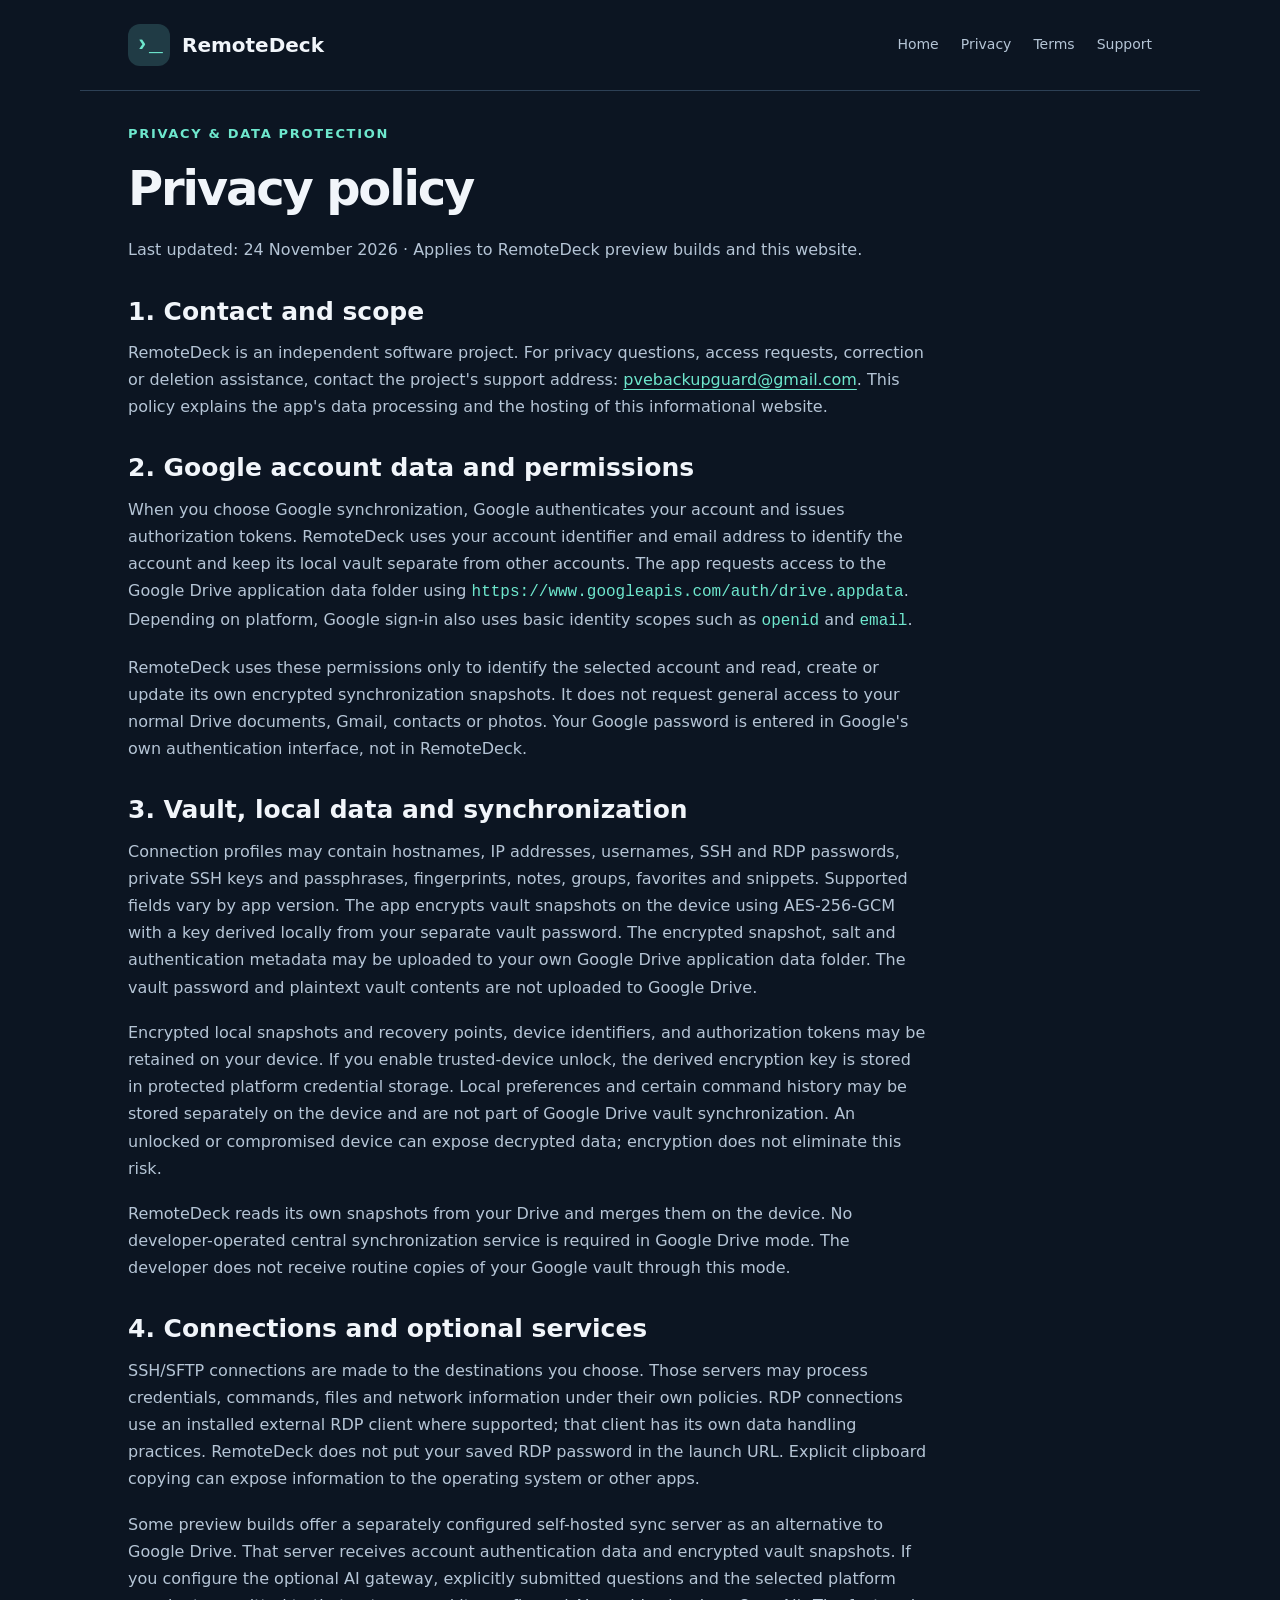
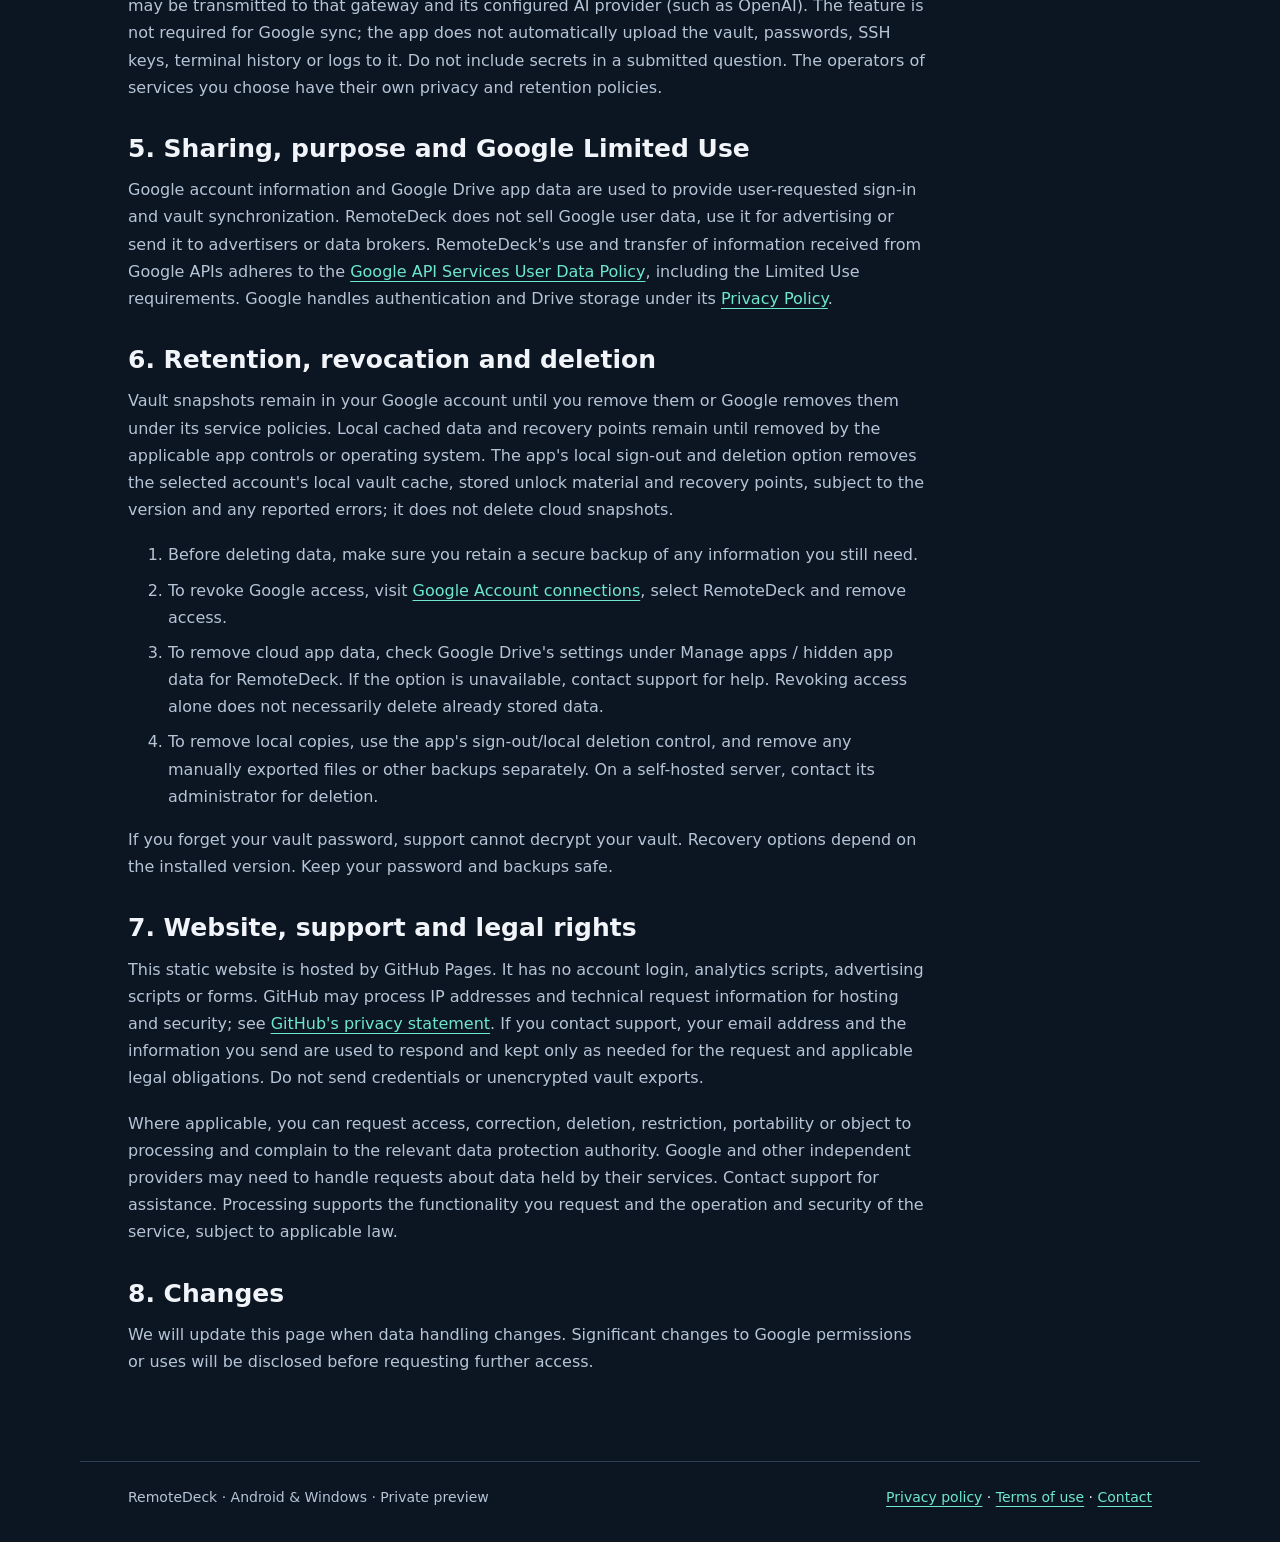
==== privacy.html @ 5c00d6cf "Publish RemoteDeck website with project support contact" ====
<!doctype html>
<html lang="en"><head><meta charset="utf-8"><meta name="viewport" content="width=device-width,initial-scale=1"><meta name="description" content="How RemoteDeck uses Google account information, encrypted Drive storage and local connection data."><title>Privacy policy | RemoteDeck</title><link rel="stylesheet" href="style.css"></head>
<body><a class="skip" href="#main">Skip to content</a><header class="header"><a class="brand" href="./"><span class="mark" aria-hidden="true">›_</span><span>RemoteDeck</span></a><nav aria-label="Main navigation"><a href="./">Home</a><a href="privacy.html">Privacy</a><a href="terms.html">Terms</a><a href="support.html">Support</a></nav></header><main id="main"><article class="document"><p class="eyebrow">Privacy &amp; data protection</p><h1>Privacy policy</h1><p>Last updated: 24 November 2026 · Applies to RemoteDeck preview builds and this website.</p>
<h2>1. Contact and scope</h2><p>RemoteDeck is an independent software project. For privacy questions, access requests, correction or deletion assistance, contact the project's support address: <a href="mailto:pvebackupguard@gmail.com">pvebackupguard@gmail.com</a>. This policy explains the app's data processing and the hosting of this informational website.</p>
<h2>2. Google account data and permissions</h2><p>When you choose Google synchronization, Google authenticates your account and issues authorization tokens. RemoteDeck uses your account identifier and email address to identify the account and keep its local vault separate from other accounts. The app requests access to the Google Drive application data folder using <code>https://www.googleapis.com/auth/drive.appdata</code>. Depending on platform, Google sign-in also uses basic identity scopes such as <code>openid</code> and <code>email</code>.</p><p>RemoteDeck uses these permissions only to identify the selected account and read, create or update its own encrypted synchronization snapshots. It does not request general access to your normal Drive documents, Gmail, contacts or photos. Your Google password is entered in Google's own authentication interface, not in RemoteDeck.</p>
<h2>3. Vault, local data and synchronization</h2><p>Connection profiles may contain hostnames, IP addresses, usernames, SSH and RDP passwords, private SSH keys and passphrases, fingerprints, notes, groups, favorites and snippets. Supported fields vary by app version. The app encrypts vault snapshots on the device using AES-256-GCM with a key derived locally from your separate vault password. The encrypted snapshot, salt and authentication metadata may be uploaded to your own Google Drive application data folder. The vault password and plaintext vault contents are not uploaded to Google Drive.</p><p>Encrypted local snapshots and recovery points, device identifiers, and authorization tokens may be retained on your device. If you enable trusted-device unlock, the derived encryption key is stored in protected platform credential storage. Local preferences and certain command history may be stored separately on the device and are not part of Google Drive vault synchronization. An unlocked or compromised device can expose decrypted data; encryption does not eliminate this risk.</p><p>RemoteDeck reads its own snapshots from your Drive and merges them on the device. No developer-operated central synchronization service is required in Google Drive mode. The developer does not receive routine copies of your Google vault through this mode.</p>
<h2>4. Connections and optional services</h2><p>SSH/SFTP connections are made to the destinations you choose. Those servers may process credentials, commands, files and network information under their own policies. RDP connections use an installed external RDP client where supported; that client has its own data handling practices. RemoteDeck does not put your saved RDP password in the launch URL. Explicit clipboard copying can expose information to the operating system or other apps.</p><p>Some preview builds offer a separately configured self-hosted sync server as an alternative to Google Drive. That server receives account authentication data and encrypted vault snapshots. If you configure the optional AI gateway, explicitly submitted questions and the selected platform may be transmitted to that gateway and its configured AI provider (such as OpenAI). The feature is not required for Google sync; the app does not automatically upload the vault, passwords, SSH keys, terminal history or logs to it. Do not include secrets in a submitted question. The operators of services you choose have their own privacy and retention policies.</p>
<h2>5. Sharing, purpose and Google Limited Use</h2><p>Google account information and Google Drive app data are used to provide user-requested sign-in and vault synchronization. RemoteDeck does not sell Google user data, use it for advertising or send it to advertisers or data brokers. RemoteDeck's use and transfer of information received from Google APIs adheres to the <a href="https://developers.google.com/terms/api-services-user-data-policy">Google API Services User Data Policy</a>, including the Limited Use requirements. Google handles authentication and Drive storage under its <a href="https://policies.google.com/privacy">Privacy Policy</a>.</p>
<h2>6. Retention, revocation and deletion</h2><p>Vault snapshots remain in your Google account until you remove them or Google removes them under its service policies. Local cached data and recovery points remain until removed by the applicable app controls or operating system. The app's local sign-out and deletion option removes the selected account's local vault cache, stored unlock material and recovery points, subject to the version and any reported errors; it does not delete cloud snapshots.</p><ol><li>Before deleting data, make sure you retain a secure backup of any information you still need.</li><li>To revoke Google access, visit <a href="https://myaccount.google.com/connections">Google Account connections</a>, select RemoteDeck and remove access.</li><li>To remove cloud app data, check Google Drive's settings under Manage apps / hidden app data for RemoteDeck. If the option is unavailable, contact support for help. Revoking access alone does not necessarily delete already stored data.</li><li>To remove local copies, use the app's sign-out/local deletion control, and remove any manually exported files or other backups separately. On a self-hosted server, contact its administrator for deletion.</li></ol><p>If you forget your vault password, support cannot decrypt your vault. Recovery options depend on the installed version. Keep your password and backups safe.</p>
<h2>7. Website, support and legal rights</h2><p>This static website is hosted by GitHub Pages. It has no account login, analytics scripts, advertising scripts or forms. GitHub may process IP addresses and technical request information for hosting and security; see <a href="https://docs.github.com/en/site-policy/privacy-policies/github-general-privacy-statement">GitHub's privacy statement</a>. If you contact support, your email address and the information you send are used to respond and kept only as needed for the request and applicable legal obligations. Do not send credentials or unencrypted vault exports.</p><p>Where applicable, you can request access, correction, deletion, restriction, portability or object to processing and complain to the relevant data protection authority. Google and other independent providers may need to handle requests about data held by their services. Contact support for assistance. Processing supports the functionality you request and the operation and security of the service, subject to applicable law.</p>
<h2>8. Changes</h2><p>We will update this page when data handling changes. Significant changes to Google permissions or uses will be disclosed before requesting further access.</p></article></main><footer><p>RemoteDeck · Android &amp; Windows · Private preview</p><div><a href="privacy.html">Privacy policy</a> · <a href="terms.html">Terms of use</a> · <a href="support.html">Contact</a></div></footer></body></html>
---- style.css ----
:root{color-scheme:dark;--bg:#0c1522;--panel:#142235;--ink:#f1f5fa;--muted:#b5c5d6;--accent:#6ee7cd;--line:#2d4055;font:16px/1.7 system-ui,-apple-system,BlinkMacSystemFont,"Segoe UI",sans-serif}*{box-sizing:border-box}body{margin:0;background:var(--bg);color:var(--ink)}a{color:var(--accent);text-underline-offset:4px}a:focus-visible{outline:3px solid var(--accent);outline-offset:5px}.header,main,footer{max-width:1120px;margin:auto;padding:24px clamp(18px,5vw,48px)}.header{display:flex;align-items:center;justify-content:space-between;gap:22px;border-bottom:1px solid var(--line)}.brand{display:flex;gap:12px;align-items:center;font-size:20px;font-weight:750;text-decoration:none;color:var(--ink)}.mark{display:grid;place-items:center;width:42px;height:42px;border-radius:12px;background:#203b45;color:var(--accent);font:700 23px/1 monospace}.header nav{display:flex;flex-wrap:wrap;gap:10px 22px}.header nav a{font-size:14px;text-decoration:none;color:var(--muted)}.header nav a:hover{text-decoration:underline;color:var(--ink)}.hero{padding:clamp(40px,8vw,96px) 0 36px;display:grid;grid-template-columns:1.2fr .8fr;align-items:center;gap:36px}.eyebrow{color:var(--accent);font-size:13px;letter-spacing:.13em;text-transform:uppercase;font-weight:750}h1{font-size:clamp(38px,6vw,68px);line-height:1.07;letter-spacing:-.045em;margin:16px 0 22px}h2{font-size:25px;line-height:1.25;margin:32px 0 12px}h3{font-size:18px;margin:4px 0 8px}p{margin:8px 0 18px;color:var(--muted)}.lead{font-size:19px;max-width:620px}.button{display:inline-block;padding:12px 19px;border-radius:9px;background:var(--accent);color:#0b2929;font-weight:750;text-decoration:none}.secondary{display:inline-block;margin-left:14px}.panel,.feature{background:var(--panel);border:1px solid var(--line);border-radius:16px;padding:22px}.panel{box-shadow:0 16px 45px #0003}.terminal{font:14px/1.75 ui-monospace,SFMono-Regular,Consolas,monospace;white-space:pre-wrap;color:var(--accent)}.status{font-size:13px;color:var(--muted);border-top:1px solid var(--line);padding-top:12px}.grid{display:grid;grid-template-columns:repeat(auto-fit,minmax(230px,1fr));gap:16px;margin:18px 0 42px}.feature p{margin-bottom:0}.document{max-width:800px;padding-bottom:44px}.document h1{font-size:clamp(36px,5vw,48px)}.document li{margin:8px 0;color:var(--muted)}.notice{padding:18px 22px;border-left:3px solid var(--accent);background:var(--panel);border-radius:5px}.notice p{margin:0}.label{font-size:13px;color:var(--accent);font-weight:700}footer{border-top:1px solid var(--line);font-size:14px;padding-bottom:36px;display:flex;justify-content:space-between;align-items:center;flex-wrap:wrap;gap:12px}footer p{margin:0}.skip{position:absolute;left:-1000px}.skip:focus{left:16px;top:16px;background:var(--bg);padding:12px;z-index:10}code{overflow-wrap:anywhere;color:var(--accent)}@media(max-width:720px){.header{align-items:flex-start;flex-direction:column}.hero{grid-template-columns:1fr}.secondary{display:block;margin:14px 0 0}.grid{grid-template-columns:1fr}.panel{box-shadow:none}}
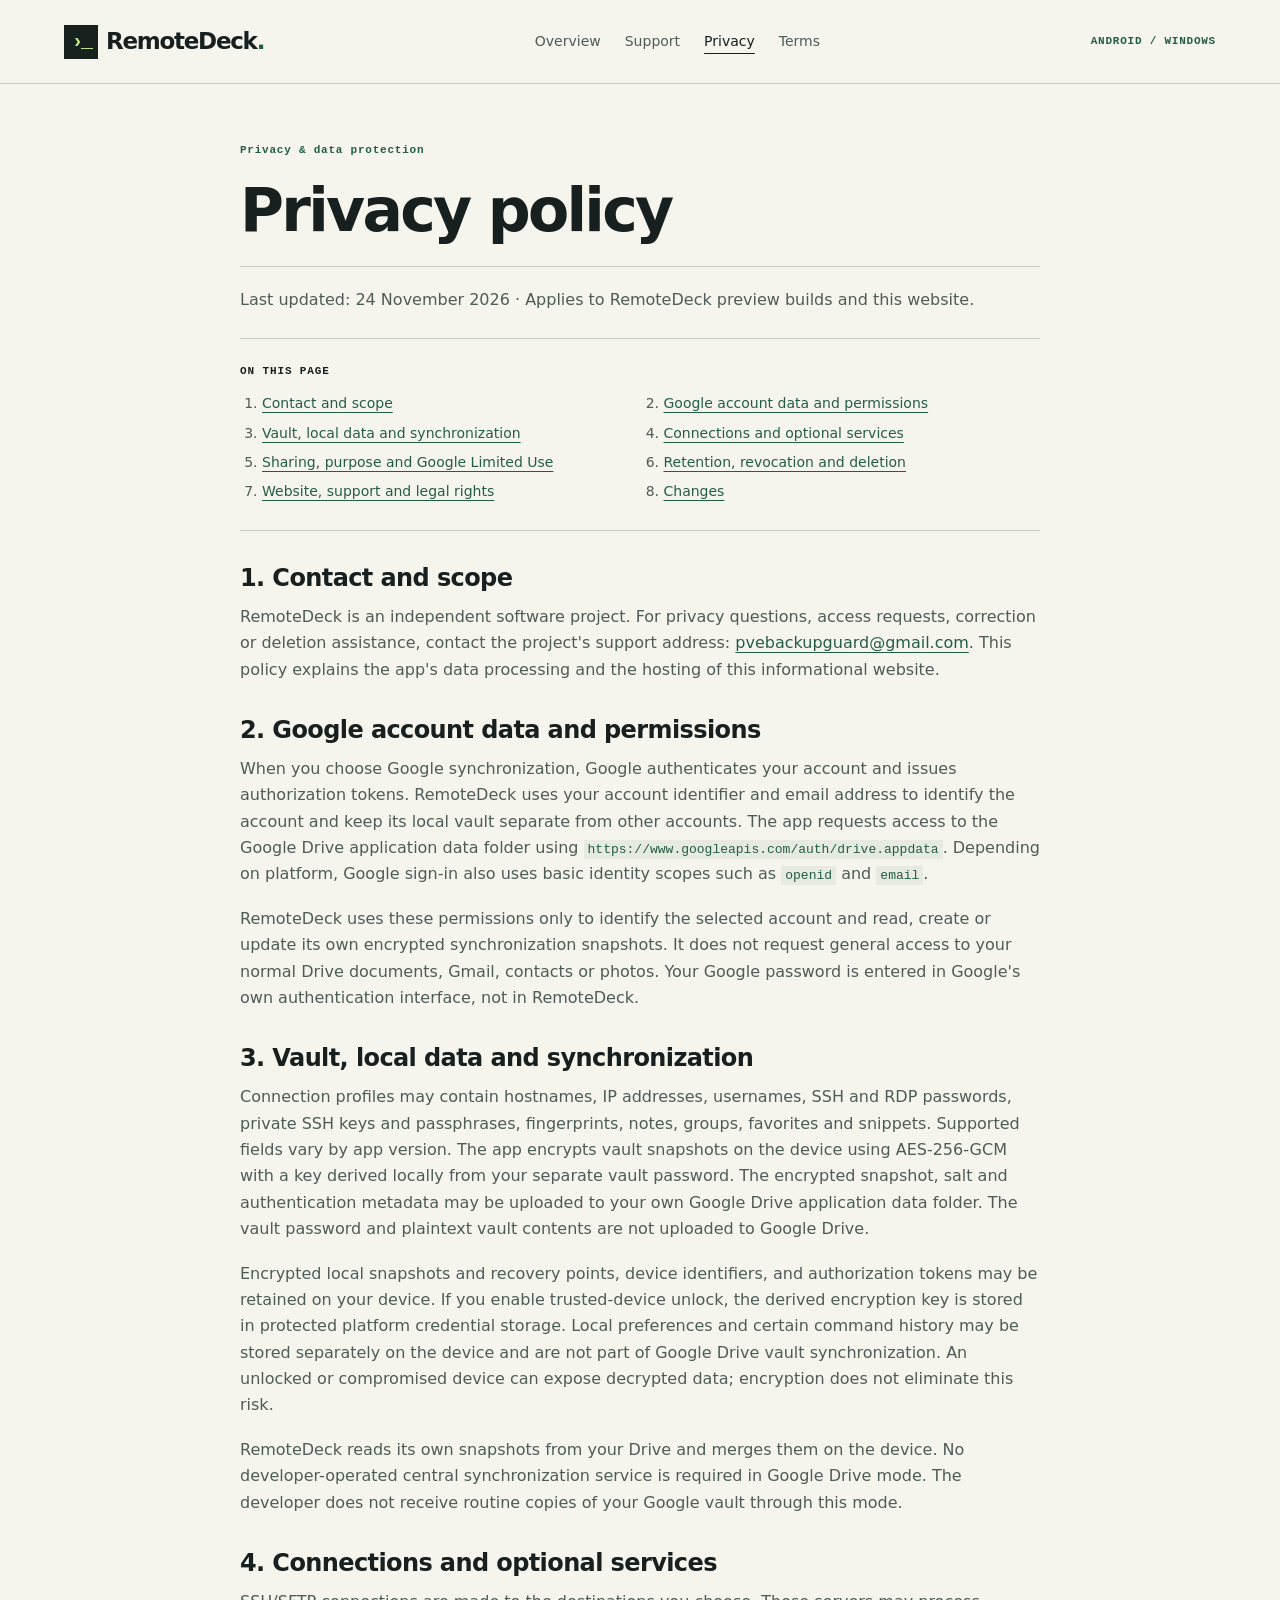
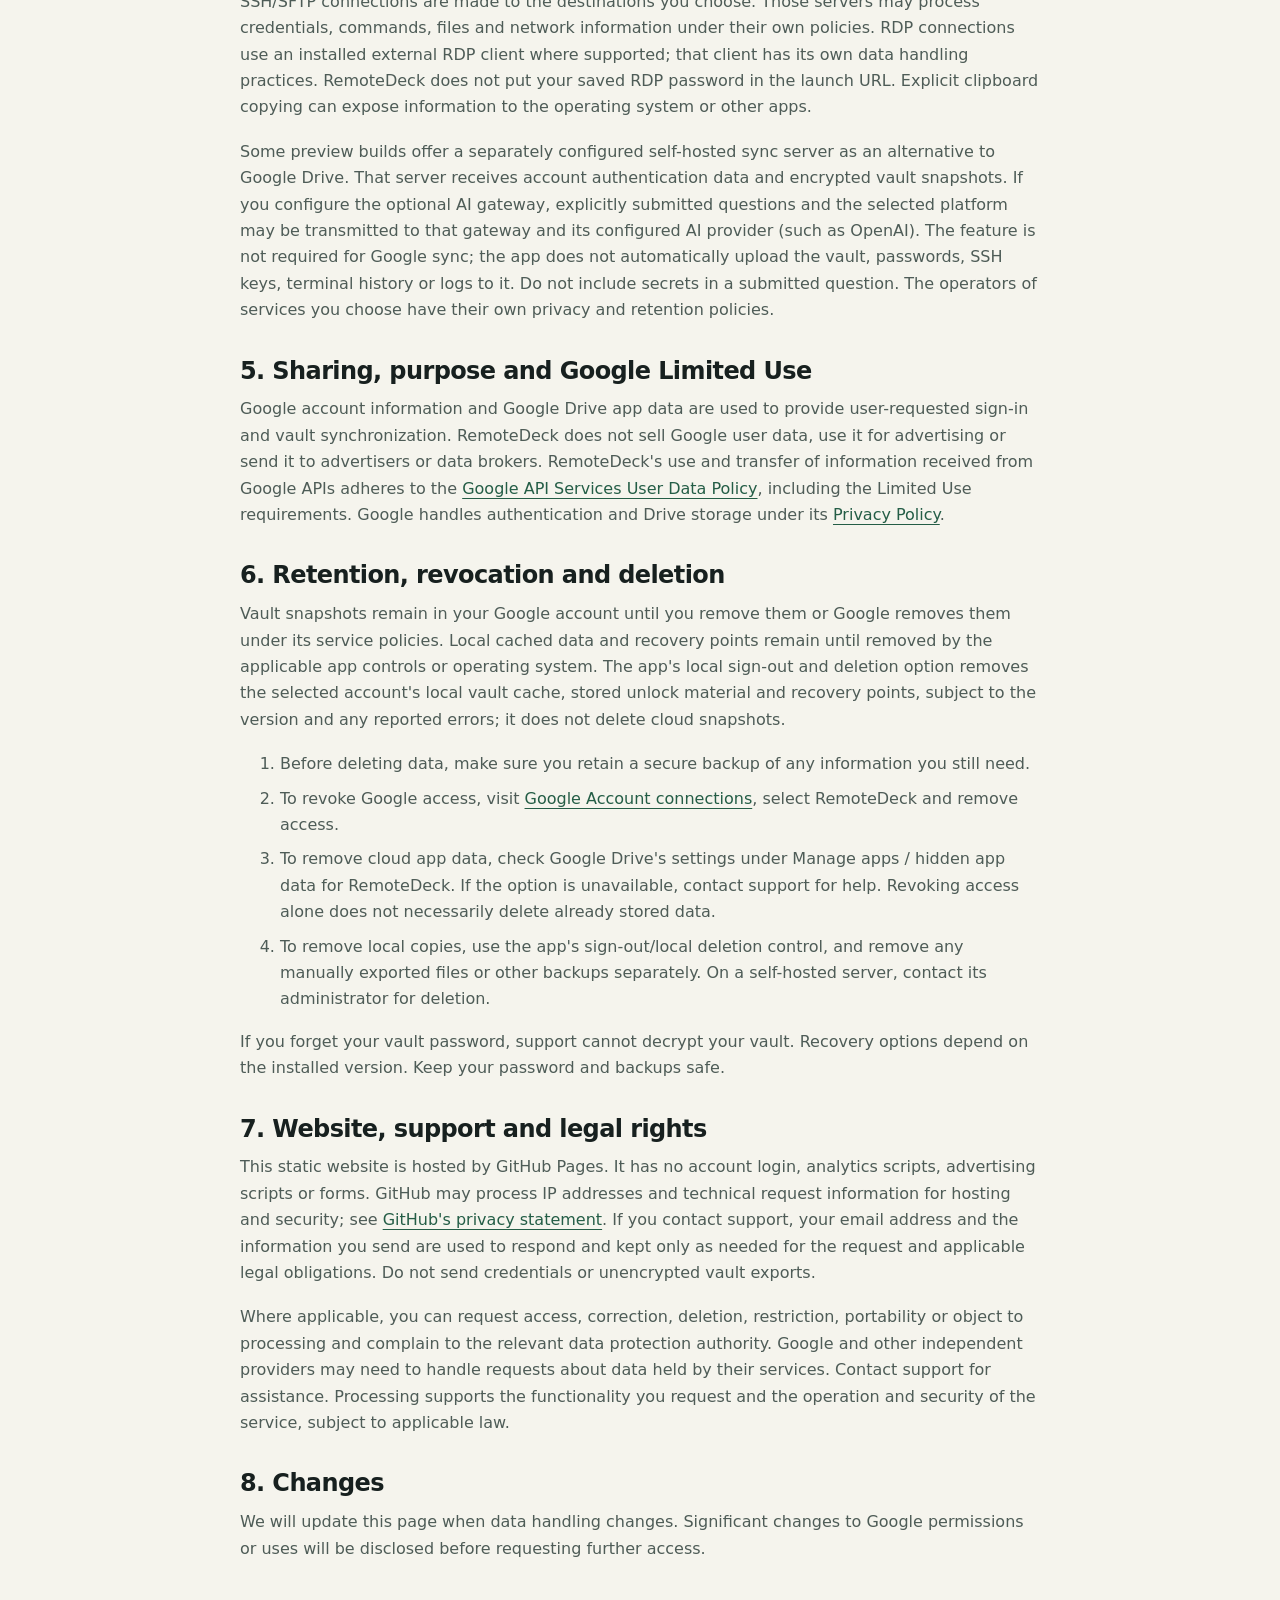
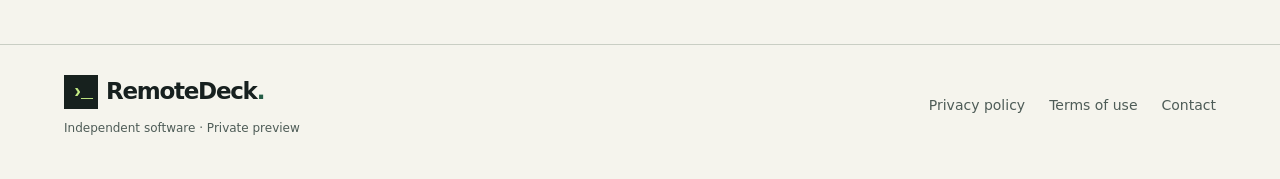
==== commit faf6598c: "Refresh RemoteDeck product website and add Search Console verification" ====
--- a/privacy.html
+++ b/privacy.html
@@ -1,11 +1,11 @@
 <!doctype html>
-<html lang="en"><head><meta charset="utf-8"><meta name="viewport" content="width=device-width,initial-scale=1"><meta name="description" content="How RemoteDeck uses Google account information, encrypted Drive storage and local connection data."><title>Privacy policy | RemoteDeck</title><link rel="stylesheet" href="style.css"></head>
-<body><a class="skip" href="#main">Skip to content</a><header class="header"><a class="brand" href="./"><span class="mark" aria-hidden="true">›_</span><span>RemoteDeck</span></a><nav aria-label="Main navigation"><a href="./">Home</a><a href="privacy.html">Privacy</a><a href="terms.html">Terms</a><a href="support.html">Support</a></nav></header><main id="main"><article class="document"><p class="eyebrow">Privacy &amp; data protection</p><h1>Privacy policy</h1><p>Last updated: 24 November 2026 · Applies to RemoteDeck preview builds and this website.</p>
-<h2>1. Contact and scope</h2><p>RemoteDeck is an independent software project. For privacy questions, access requests, correction or deletion assistance, contact the project's support address: <a href="mailto:pvebackupguard@gmail.com">pvebackupguard@gmail.com</a>. This policy explains the app's data processing and the hosting of this informational website.</p>
-<h2>2. Google account data and permissions</h2><p>When you choose Google synchronization, Google authenticates your account and issues authorization tokens. RemoteDeck uses your account identifier and email address to identify the account and keep its local vault separate from other accounts. The app requests access to the Google Drive application data folder using <code>https://www.googleapis.com/auth/drive.appdata</code>. Depending on platform, Google sign-in also uses basic identity scopes such as <code>openid</code> and <code>email</code>.</p><p>RemoteDeck uses these permissions only to identify the selected account and read, create or update its own encrypted synchronization snapshots. It does not request general access to your normal Drive documents, Gmail, contacts or photos. Your Google password is entered in Google's own authentication interface, not in RemoteDeck.</p>
-<h2>3. Vault, local data and synchronization</h2><p>Connection profiles may contain hostnames, IP addresses, usernames, SSH and RDP passwords, private SSH keys and passphrases, fingerprints, notes, groups, favorites and snippets. Supported fields vary by app version. The app encrypts vault snapshots on the device using AES-256-GCM with a key derived locally from your separate vault password. The encrypted snapshot, salt and authentication metadata may be uploaded to your own Google Drive application data folder. The vault password and plaintext vault contents are not uploaded to Google Drive.</p><p>Encrypted local snapshots and recovery points, device identifiers, and authorization tokens may be retained on your device. If you enable trusted-device unlock, the derived encryption key is stored in protected platform credential storage. Local preferences and certain command history may be stored separately on the device and are not part of Google Drive vault synchronization. An unlocked or compromised device can expose decrypted data; encryption does not eliminate this risk.</p><p>RemoteDeck reads its own snapshots from your Drive and merges them on the device. No developer-operated central synchronization service is required in Google Drive mode. The developer does not receive routine copies of your Google vault through this mode.</p>
-<h2>4. Connections and optional services</h2><p>SSH/SFTP connections are made to the destinations you choose. Those servers may process credentials, commands, files and network information under their own policies. RDP connections use an installed external RDP client where supported; that client has its own data handling practices. RemoteDeck does not put your saved RDP password in the launch URL. Explicit clipboard copying can expose information to the operating system or other apps.</p><p>Some preview builds offer a separately configured self-hosted sync server as an alternative to Google Drive. That server receives account authentication data and encrypted vault snapshots. If you configure the optional AI gateway, explicitly submitted questions and the selected platform may be transmitted to that gateway and its configured AI provider (such as OpenAI). The feature is not required for Google sync; the app does not automatically upload the vault, passwords, SSH keys, terminal history or logs to it. Do not include secrets in a submitted question. The operators of services you choose have their own privacy and retention policies.</p>
-<h2>5. Sharing, purpose and Google Limited Use</h2><p>Google account information and Google Drive app data are used to provide user-requested sign-in and vault synchronization. RemoteDeck does not sell Google user data, use it for advertising or send it to advertisers or data brokers. RemoteDeck's use and transfer of information received from Google APIs adheres to the <a href="https://developers.google.com/terms/api-services-user-data-policy">Google API Services User Data Policy</a>, including the Limited Use requirements. Google handles authentication and Drive storage under its <a href="https://policies.google.com/privacy">Privacy Policy</a>.</p>
-<h2>6. Retention, revocation and deletion</h2><p>Vault snapshots remain in your Google account until you remove them or Google removes them under its service policies. Local cached data and recovery points remain until removed by the applicable app controls or operating system. The app's local sign-out and deletion option removes the selected account's local vault cache, stored unlock material and recovery points, subject to the version and any reported errors; it does not delete cloud snapshots.</p><ol><li>Before deleting data, make sure you retain a secure backup of any information you still need.</li><li>To revoke Google access, visit <a href="https://myaccount.google.com/connections">Google Account connections</a>, select RemoteDeck and remove access.</li><li>To remove cloud app data, check Google Drive's settings under Manage apps / hidden app data for RemoteDeck. If the option is unavailable, contact support for help. Revoking access alone does not necessarily delete already stored data.</li><li>To remove local copies, use the app's sign-out/local deletion control, and remove any manually exported files or other backups separately. On a self-hosted server, contact its administrator for deletion.</li></ol><p>If you forget your vault password, support cannot decrypt your vault. Recovery options depend on the installed version. Keep your password and backups safe.</p>
-<h2>7. Website, support and legal rights</h2><p>This static website is hosted by GitHub Pages. It has no account login, analytics scripts, advertising scripts or forms. GitHub may process IP addresses and technical request information for hosting and security; see <a href="https://docs.github.com/en/site-policy/privacy-policies/github-general-privacy-statement">GitHub's privacy statement</a>. If you contact support, your email address and the information you send are used to respond and kept only as needed for the request and applicable legal obligations. Do not send credentials or unencrypted vault exports.</p><p>Where applicable, you can request access, correction, deletion, restriction, portability or object to processing and complain to the relevant data protection authority. Google and other independent providers may need to handle requests about data held by their services. Contact support for assistance. Processing supports the functionality you request and the operation and security of the service, subject to applicable law.</p>
-<h2>8. Changes</h2><p>We will update this page when data handling changes. Significant changes to Google permissions or uses will be disclosed before requesting further access.</p></article></main><footer><p>RemoteDeck · Android &amp; Windows · Private preview</p><div><a href="privacy.html">Privacy policy</a> · <a href="terms.html">Terms of use</a> · <a href="support.html">Contact</a></div></footer></body></html>+<html lang="en"><head><meta charset="utf-8"><meta name="viewport" content="width=device-width,initial-scale=1"><meta name="description" content="How RemoteDeck uses Google account information, encrypted Drive storage and local connection data."><title>Privacy policy | RemoteDeck</title><link rel="icon" href="icon.svg" type="image/svg+xml"><link rel="stylesheet" href="style.css"></head>
+<body><a class="skip" href="#main">Skip to content</a><header class="header"><a class="brand" href="./" aria-label="RemoteDeck home"><span class="mark" aria-hidden="true">›_</span>RemoteDeck<span class="brand-dot">.</span></a><nav aria-label="Main navigation"><a href="./">Overview</a><a href="support.html">Support</a><a href="privacy.html" aria-current="page">Privacy</a><a href="terms.html">Terms</a></nav><span class="edition">ANDROID / WINDOWS</span></header><main id="main"><article class="document"><p class="eyebrow">Privacy &amp; data protection</p><h1>Privacy policy</h1><p>Last updated: 24 November 2026 · Applies to RemoteDeck preview builds and this website.</p>
+<nav class="toc" aria-label="On this page"><strong>On this page</strong><ol><li><a href="#section-1">Contact and scope</a></li><li><a href="#section-2">Google account data and permissions</a></li><li><a href="#section-3">Vault, local data and synchronization</a></li><li><a href="#section-4">Connections and optional services</a></li><li><a href="#section-5">Sharing, purpose and Google Limited Use</a></li><li><a href="#section-6">Retention, revocation and deletion</a></li><li><a href="#section-7">Website, support and legal rights</a></li><li><a href="#section-8">Changes</a></li></ol></nav><h2 id="section-1">1. Contact and scope</h2><p>RemoteDeck is an independent software project. For privacy questions, access requests, correction or deletion assistance, contact the project's support address: <a href="mailto:pvebackupguard@gmail.com">pvebackupguard@gmail.com</a>. This policy explains the app's data processing and the hosting of this informational website.</p>
+<h2 id="section-2">2. Google account data and permissions</h2><p>When you choose Google synchronization, Google authenticates your account and issues authorization tokens. RemoteDeck uses your account identifier and email address to identify the account and keep its local vault separate from other accounts. The app requests access to the Google Drive application data folder using <code>https://www.googleapis.com/auth/drive.appdata</code>. Depending on platform, Google sign-in also uses basic identity scopes such as <code>openid</code> and <code>email</code>.</p><p>RemoteDeck uses these permissions only to identify the selected account and read, create or update its own encrypted synchronization snapshots. It does not request general access to your normal Drive documents, Gmail, contacts or photos. Your Google password is entered in Google's own authentication interface, not in RemoteDeck.</p>
+<h2 id="section-3">3. Vault, local data and synchronization</h2><p>Connection profiles may contain hostnames, IP addresses, usernames, SSH and RDP passwords, private SSH keys and passphrases, fingerprints, notes, groups, favorites and snippets. Supported fields vary by app version. The app encrypts vault snapshots on the device using AES-256-GCM with a key derived locally from your separate vault password. The encrypted snapshot, salt and authentication metadata may be uploaded to your own Google Drive application data folder. The vault password and plaintext vault contents are not uploaded to Google Drive.</p><p>Encrypted local snapshots and recovery points, device identifiers, and authorization tokens may be retained on your device. If you enable trusted-device unlock, the derived encryption key is stored in protected platform credential storage. Local preferences and certain command history may be stored separately on the device and are not part of Google Drive vault synchronization. An unlocked or compromised device can expose decrypted data; encryption does not eliminate this risk.</p><p>RemoteDeck reads its own snapshots from your Drive and merges them on the device. No developer-operated central synchronization service is required in Google Drive mode. The developer does not receive routine copies of your Google vault through this mode.</p>
+<h2 id="section-4">4. Connections and optional services</h2><p>SSH/SFTP connections are made to the destinations you choose. Those servers may process credentials, commands, files and network information under their own policies. RDP connections use an installed external RDP client where supported; that client has its own data handling practices. RemoteDeck does not put your saved RDP password in the launch URL. Explicit clipboard copying can expose information to the operating system or other apps.</p><p>Some preview builds offer a separately configured self-hosted sync server as an alternative to Google Drive. That server receives account authentication data and encrypted vault snapshots. If you configure the optional AI gateway, explicitly submitted questions and the selected platform may be transmitted to that gateway and its configured AI provider (such as OpenAI). The feature is not required for Google sync; the app does not automatically upload the vault, passwords, SSH keys, terminal history or logs to it. Do not include secrets in a submitted question. The operators of services you choose have their own privacy and retention policies.</p>
+<h2 id="section-5">5. Sharing, purpose and Google Limited Use</h2><p>Google account information and Google Drive app data are used to provide user-requested sign-in and vault synchronization. RemoteDeck does not sell Google user data, use it for advertising or send it to advertisers or data brokers. RemoteDeck's use and transfer of information received from Google APIs adheres to the <a href="https://developers.google.com/terms/api-services-user-data-policy">Google API Services User Data Policy</a>, including the Limited Use requirements. Google handles authentication and Drive storage under its <a href="https://policies.google.com/privacy">Privacy Policy</a>.</p>
+<h2 id="section-6">6. Retention, revocation and deletion</h2><p>Vault snapshots remain in your Google account until you remove them or Google removes them under its service policies. Local cached data and recovery points remain until removed by the applicable app controls or operating system. The app's local sign-out and deletion option removes the selected account's local vault cache, stored unlock material and recovery points, subject to the version and any reported errors; it does not delete cloud snapshots.</p><ol><li>Before deleting data, make sure you retain a secure backup of any information you still need.</li><li>To revoke Google access, visit <a href="https://myaccount.google.com/connections">Google Account connections</a>, select RemoteDeck and remove access.</li><li>To remove cloud app data, check Google Drive's settings under Manage apps / hidden app data for RemoteDeck. If the option is unavailable, contact support for help. Revoking access alone does not necessarily delete already stored data.</li><li>To remove local copies, use the app's sign-out/local deletion control, and remove any manually exported files or other backups separately. On a self-hosted server, contact its administrator for deletion.</li></ol><p>If you forget your vault password, support cannot decrypt your vault. Recovery options depend on the installed version. Keep your password and backups safe.</p>
+<h2 id="section-7">7. Website, support and legal rights</h2><p>This static website is hosted by GitHub Pages. It has no account login, analytics scripts, advertising scripts or forms. GitHub may process IP addresses and technical request information for hosting and security; see <a href="https://docs.github.com/en/site-policy/privacy-policies/github-general-privacy-statement">GitHub's privacy statement</a>. If you contact support, your email address and the information you send are used to respond and kept only as needed for the request and applicable legal obligations. Do not send credentials or unencrypted vault exports.</p><p>Where applicable, you can request access, correction, deletion, restriction, portability or object to processing and complain to the relevant data protection authority. Google and other independent providers may need to handle requests about data held by their services. Contact support for assistance. Processing supports the functionality you request and the operation and security of the service, subject to applicable law.</p>
+<h2 id="section-8">8. Changes</h2><p>We will update this page when data handling changes. Significant changes to Google permissions or uses will be disclosed before requesting further access.</p></article></main><footer><div><a class="brand" href="./"><span class="mark" aria-hidden="true">›_</span>RemoteDeck<span class="brand-dot">.</span></a><p>Independent software · Private preview</p></div><nav aria-label="Legal navigation"><a href="privacy.html">Privacy policy</a><a href="terms.html">Terms of use</a><a href="support.html">Contact</a></nav></footer></body></html>
--- a/style.css
+++ b/style.css
@@ -1 +1 @@
-:root{color-scheme:dark;--bg:#0c1522;--panel:#142235;--ink:#f1f5fa;--muted:#b5c5d6;--accent:#6ee7cd;--line:#2d4055;font:16px/1.7 system-ui,-apple-system,BlinkMacSystemFont,"Segoe UI",sans-serif}*{box-sizing:border-box}body{margin:0;background:var(--bg);color:var(--ink)}a{color:var(--accent);text-underline-offset:4px}a:focus-visible{outline:3px solid var(--accent);outline-offset:5px}.header,main,footer{max-width:1120px;margin:auto;padding:24px clamp(18px,5vw,48px)}.header{display:flex;align-items:center;justify-content:space-between;gap:22px;border-bottom:1px solid var(--line)}.brand{display:flex;gap:12px;align-items:center;font-size:20px;font-weight:750;text-decoration:none;color:var(--ink)}.mark{display:grid;place-items:center;width:42px;height:42px;border-radius:12px;background:#203b45;color:var(--accent);font:700 23px/1 monospace}.header nav{display:flex;flex-wrap:wrap;gap:10px 22px}.header nav a{font-size:14px;text-decoration:none;color:var(--muted)}.header nav a:hover{text-decoration:underline;color:var(--ink)}.hero{padding:clamp(40px,8vw,96px) 0 36px;display:grid;grid-template-columns:1.2fr .8fr;align-items:center;gap:36px}.eyebrow{color:var(--accent);font-size:13px;letter-spacing:.13em;text-transform:uppercase;font-weight:750}h1{font-size:clamp(38px,6vw,68px);line-height:1.07;letter-spacing:-.045em;margin:16px 0 22px}h2{font-size:25px;line-height:1.25;margin:32px 0 12px}h3{font-size:18px;margin:4px 0 8px}p{margin:8px 0 18px;color:var(--muted)}.lead{font-size:19px;max-width:620px}.button{display:inline-block;padding:12px 19px;border-radius:9px;background:var(--accent);color:#0b2929;font-weight:750;text-decoration:none}.secondary{display:inline-block;margin-left:14px}.panel,.feature{background:var(--panel);border:1px solid var(--line);border-radius:16px;padding:22px}.panel{box-shadow:0 16px 45px #0003}.terminal{font:14px/1.75 ui-monospace,SFMono-Regular,Consolas,monospace;white-space:pre-wrap;color:var(--accent)}.status{font-size:13px;color:var(--muted);border-top:1px solid var(--line);padding-top:12px}.grid{display:grid;grid-template-columns:repeat(auto-fit,minmax(230px,1fr));gap:16px;margin:18px 0 42px}.feature p{margin-bottom:0}.document{max-width:800px;padding-bottom:44px}.document h1{font-size:clamp(36px,5vw,48px)}.document li{margin:8px 0;color:var(--muted)}.notice{padding:18px 22px;border-left:3px solid var(--accent);background:var(--panel);border-radius:5px}.notice p{margin:0}.label{font-size:13px;color:var(--accent);font-weight:700}footer{border-top:1px solid var(--line);font-size:14px;padding-bottom:36px;display:flex;justify-content:space-between;align-items:center;flex-wrap:wrap;gap:12px}footer p{margin:0}.skip{position:absolute;left:-1000px}.skip:focus{left:16px;top:16px;background:var(--bg);padding:12px;z-index:10}code{overflow-wrap:anywhere;color:var(--accent)}@media(max-width:720px){.header{align-items:flex-start;flex-direction:column}.hero{grid-template-columns:1fr}.secondary{display:block;margin:14px 0 0}.grid{grid-template-columns:1fr}.panel{box-shadow:none}}+:root{color-scheme:light;--paper:#f5f4ed;--ink:#17201f;--muted:#4e5c57;--line:#c9cec4;--accent:#245d46;--dark:#17211e;--lime:#c5ed85;--mono:ui-monospace,SFMono-Regular,Consolas,"Liberation Mono",monospace;font:16px/1.65 system-ui,-apple-system,BlinkMacSystemFont,"Segoe UI",sans-serif}*{box-sizing:border-box}html{scroll-behavior:smooth}body{margin:0;color:var(--ink);background:var(--paper)}a{color:var(--accent);text-underline-offset:4px}a:focus-visible{outline:2px solid #34744f;outline-offset:5px}.header,main,footer{max-width:1280px;margin:auto;padding-inline:clamp(20px,5vw,68px)}.header{min-height:84px;display:flex;align-items:center;justify-content:space-between;gap:24px;border-bottom:1px solid var(--line)}.brand{display:inline-flex;align-items:center;gap:8px;font-size:23px;font-weight:780;letter-spacing:-.055em;color:var(--ink);text-decoration:none;white-space:nowrap}.mark{display:grid;place-items:center;width:34px;height:34px;background:var(--dark);color:var(--lime);font:700 20px/1 var(--mono);letter-spacing:-.12em}.brand-dot{color:var(--accent);margin-left:-8px}.header nav,footer nav{display:flex;flex-wrap:wrap;gap:12px 24px}.header nav a,footer nav a{font-size:14px;color:var(--muted);text-decoration:none}.header nav a[aria-current=page]{color:var(--ink);text-decoration:underline;text-underline-offset:7px}.header nav a:hover,footer nav a:hover{text-decoration:underline}.edition,.eyebrow,.index,.ui-label{font:600 11px/1.5 var(--mono);letter-spacing:.07em;color:var(--accent)}.edition{white-space:nowrap}.hero{padding:76px 0 54px;display:grid;grid-template-columns:1fr 1.08fr;align-items:center;gap:40px}.eyebrow{display:flex;align-items:center;gap:10px;margin:0 0 18px}.signal{width:7px;height:7px;display:inline-block;background:currentColor;border-radius:50%;flex:none}.rule{width:25px;border-top:1px solid currentColor}h1,h2,h3{line-height:1.12;letter-spacing:-.045em;margin:0 0 20px}h1{font-size:clamp(42px,5.25vw,76px);font-weight:770}h1 em{font-style:normal;color:var(--accent)}h2{font-size:clamp(30px,3.8vw,48px);font-weight:740}h3{font-size:23px;letter-spacing:-.025em;margin-bottom:8px}p{color:var(--muted);margin:0 0 18px}.lead{font-size:18px;max-width:46ch}.actions{display:flex;align-items:center;gap:20px;flex-wrap:wrap;margin-top:28px}.button{display:inline-flex;align-items:center;justify-content:space-between;gap:22px;background:var(--dark);color:#fff;padding:13px 19px;font-weight:650;font-size:14px;text-decoration:none;border:1px solid var(--dark)}.button:hover{background:#315447}.secondary{font-size:14px;font-weight:650}.workspace{margin:0;background:#1a2420;color:#e2e8de;border:1px solid #33433a;box-shadow:10px 12px 0 #d9ded3;min-width:0;font:11px/1.5 var(--mono)}.windowbar,.windowfoot{display:flex;justify-content:space-between;align-items:center;gap:10px;padding:10px 12px;border-bottom:1px solid #3b4940;color:#b9c9b9;font-size:10px}.window-dots{letter-spacing:1px;color:#85968a}.workspace-body{display:grid;grid-template-columns:34px 145px minmax(0,1fr);min-height:255px}.rail{background:#121c17;display:flex;align-items:center;flex-direction:column;gap:17px;padding:13px 0;font-size:16px;color:#8f9e92}.rail-active{color:var(--lime)}.hosts{border-right:1px solid #3b4940;padding:13px 8px;min-width:0}.ui-label{font-size:9px;color:#b3c2b2;margin:0 0 12px}.host{display:flex;align-items:center;gap:7px;padding:9px 5px;border-bottom:1px solid #34433a;overflow-wrap:anywhere;font-size:10px}.host.selected{background:#334c37;border-left:2px solid var(--lime)}.host small{display:block;color:#aab8a8;font-size:9px}.protocol{font-size:9px;color:var(--lime)}.console{background:#101a15;min-width:0}.tab{padding:9px 10px;border-bottom:1px solid #3b4940;display:flex;align-items:center;gap:7px;color:var(--lime)}.tab span:last-child{margin-left:auto}.console pre{margin:0;padding:15px 11px;white-space:pre-wrap;overflow-wrap:anywhere;font:10px/1.75 var(--mono);color:#e2e8de}.prompt,.cursor{color:var(--lime)}.windowfoot{border-top:1px solid #3b4940;border-bottom:0;color:var(--lime)}figcaption{padding:9px 12px;color:#d1dcd0;background:#27352c;font-size:9px}.spec-strip{display:grid;grid-template-columns:repeat(4,1fr);border-block:1px solid var(--line);margin:0 0 64px}.spec-strip span{padding:16px 10px;font:12px var(--mono);color:var(--accent);border-right:1px solid var(--line)}.spec-strip span:last-child{border:0}.spec-strip b{font:650 13px system-ui;color:var(--ink);margin-left:8px}.editorial{display:grid;grid-template-columns:.75fr 1.25fr;gap:60px;margin-bottom:65px}.section-intro p:last-child{max-width:27ch}.feature-list{border-top:1px solid var(--line)}.feature-list section{display:grid;grid-template-columns:35px 1fr 30px;gap:14px;padding:23px 0;border-bottom:1px solid var(--line)}.feature-list p{margin:0;max-width:60ch}.index{padding-top:5px}.feature-code{font:24px var(--mono);color:var(--accent);text-align:right}.security{background:var(--dark);color:#f5f4ed;padding:clamp(26px,5vw,60px);display:grid;grid-template-columns:1fr 1fr;gap:45px}.security p{color:#c3d2c3}.security .eyebrow,.security a{color:var(--lime)}.architecture{display:grid;gap:0}.architecture>div{border:1px solid #657363;padding:14px 18px}.architecture span,.architecture small{display:block;font:11px/1.5 var(--mono);color:#c3d2c3}.architecture strong{display:block;font-size:19px;margin:5px 0}.architecture .transfer{font:11px/1.5 var(--mono);text-align:center;margin:8px 0;color:var(--lime)}.preview{display:flex;align-items:center;justify-content:space-between;gap:35px;padding:64px 0}.preview p{max-width:65ch}.preview h2{font-size:clamp(26px,3vw,40px)}.preview .button{flex-shrink:0}footer{display:flex;align-items:center;justify-content:space-between;gap:25px;flex-wrap:wrap;padding-block:28px 40px;border-top:1px solid var(--line)}footer p{font-size:12px;margin:8px 0 0}.document{max-width:800px;margin:0 auto;padding:58px 0 64px}.document h1{font-size:clamp(38px,5vw,60px);padding-bottom:22px;border-bottom:1px solid var(--line)}.document h2{font-size:24px;letter-spacing:-.025em;margin:34px 0 12px;scroll-margin-top:20px}.document li{color:var(--muted);margin:8px 0}.document code{font:13px/1.6 var(--mono);color:var(--accent);overflow-wrap:anywhere;background:#e6eadf;padding:2px 4px}.notice{border-left:3px solid var(--accent);background:#e8ece2;padding:18px 22px;margin:20px 0}.notice p{margin:0}.toc{border-block:1px solid var(--line);margin:25px 0;padding:17px 0}.toc strong{font:600 11px var(--mono);text-transform:uppercase;letter-spacing:.08em}.toc ol{display:grid;grid-template-columns:1fr 1fr;gap:6px 25px;padding-left:22px;margin:10px 0}.toc li{font-size:14px;margin:0}.skip{position:absolute;left:-1000px}.skip:focus{left:16px;top:16px;padding:12px;background:var(--paper);z-index:10}@media(max-width:1000px){.edition{display:none}.hero{gap:26px}.workspace-body{grid-template-columns:28px 110px minmax(0,1fr)}}@media(max-width:760px){.header{align-items:flex-start;flex-direction:column;gap:14px;padding-block:19px}.hero,.editorial,.security{grid-template-columns:1fr;gap:26px}.hero{padding:40px 0 35px}.spec-strip{grid-template-columns:1fr 1fr;margin-bottom:40px}.spec-strip span{border-bottom:1px solid var(--line)}.spec-strip span:nth-child(2){border-right:0}.spec-strip span:nth-child(n+3){border-bottom:0}.editorial{margin-bottom:40px}.preview{align-items:flex-start;flex-direction:column;padding:38px 0}.document{padding:38px 0}.toc ol{grid-template-columns:1fr}.workspace{box-shadow:5px 6px 0 #d9ded3}}@media(max-width:370px){.workspace-body{grid-template-columns:0 91px minmax(0,1fr)}.rail{display:none}.host{gap:3px}.windowbar{font-size:8px}.windowfoot{font-size:8px}}@media(prefers-reduced-motion:reduce){html{scroll-behavior:auto}}
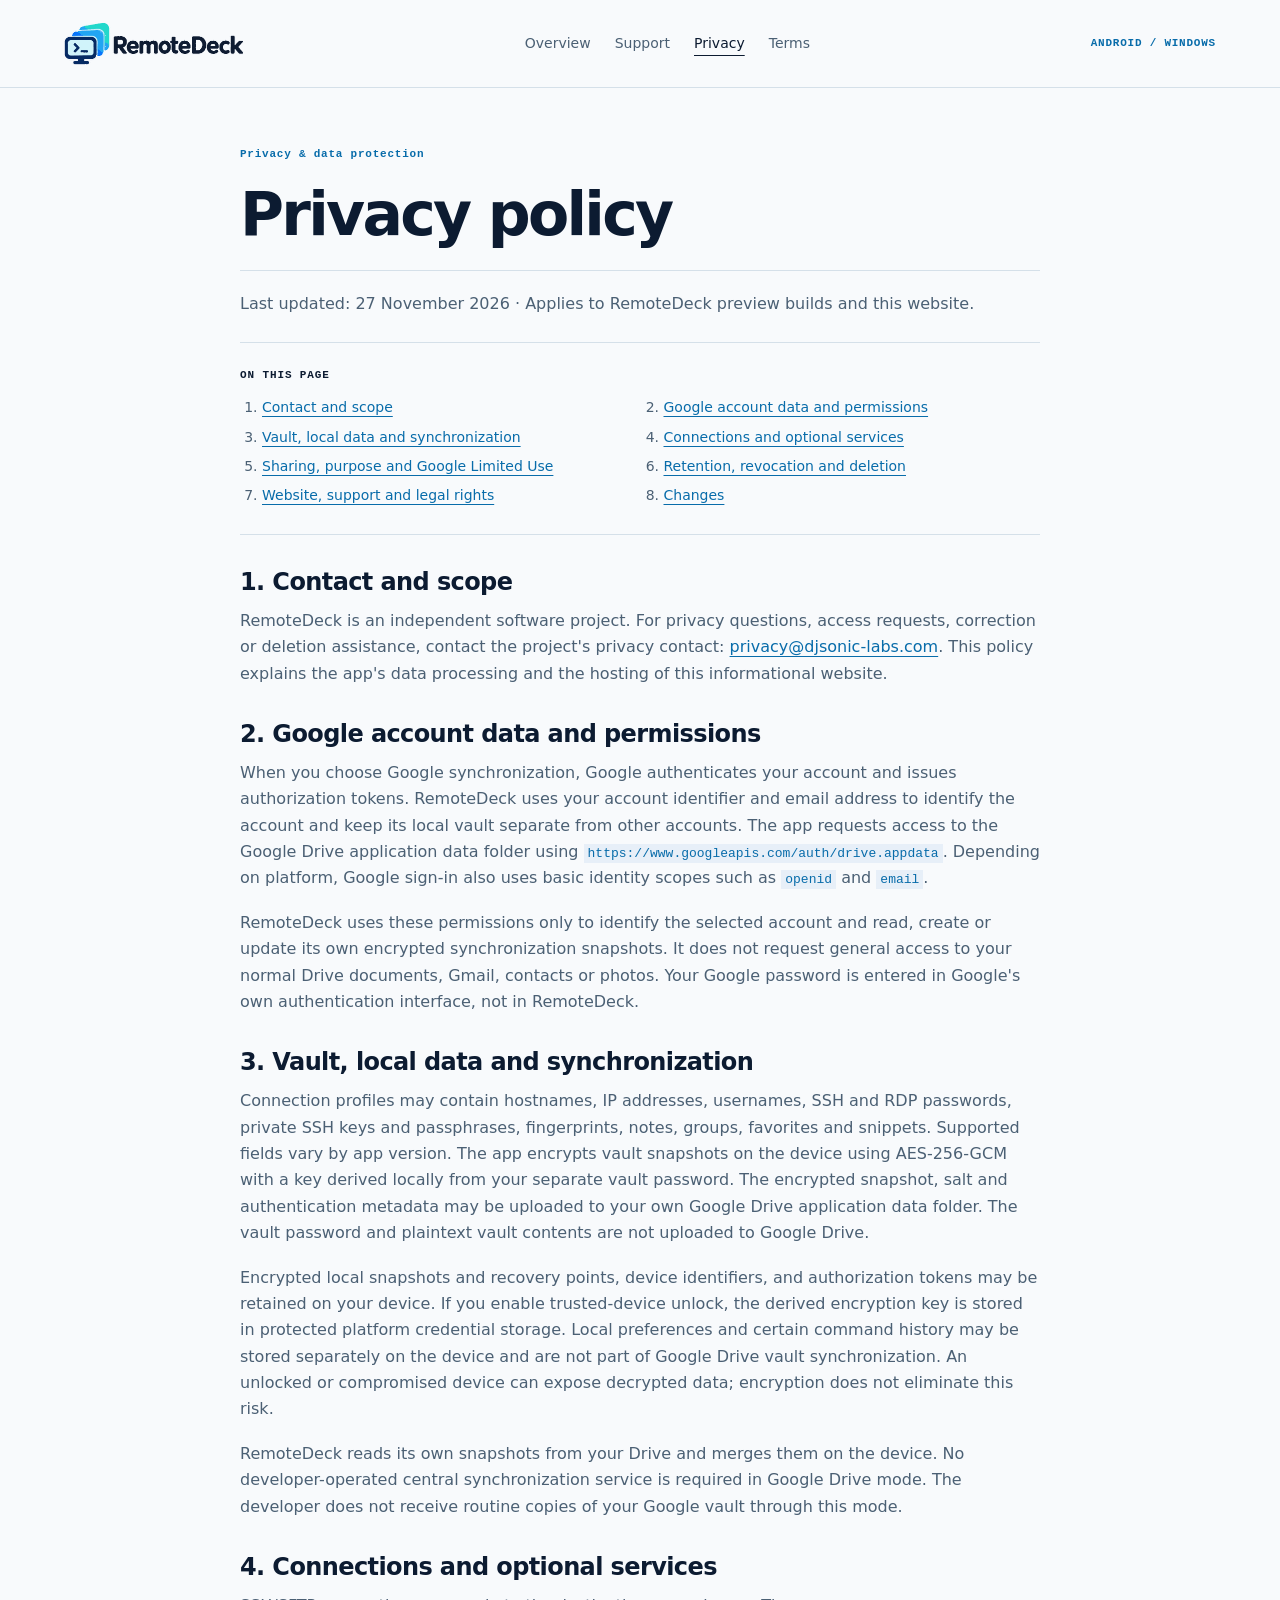
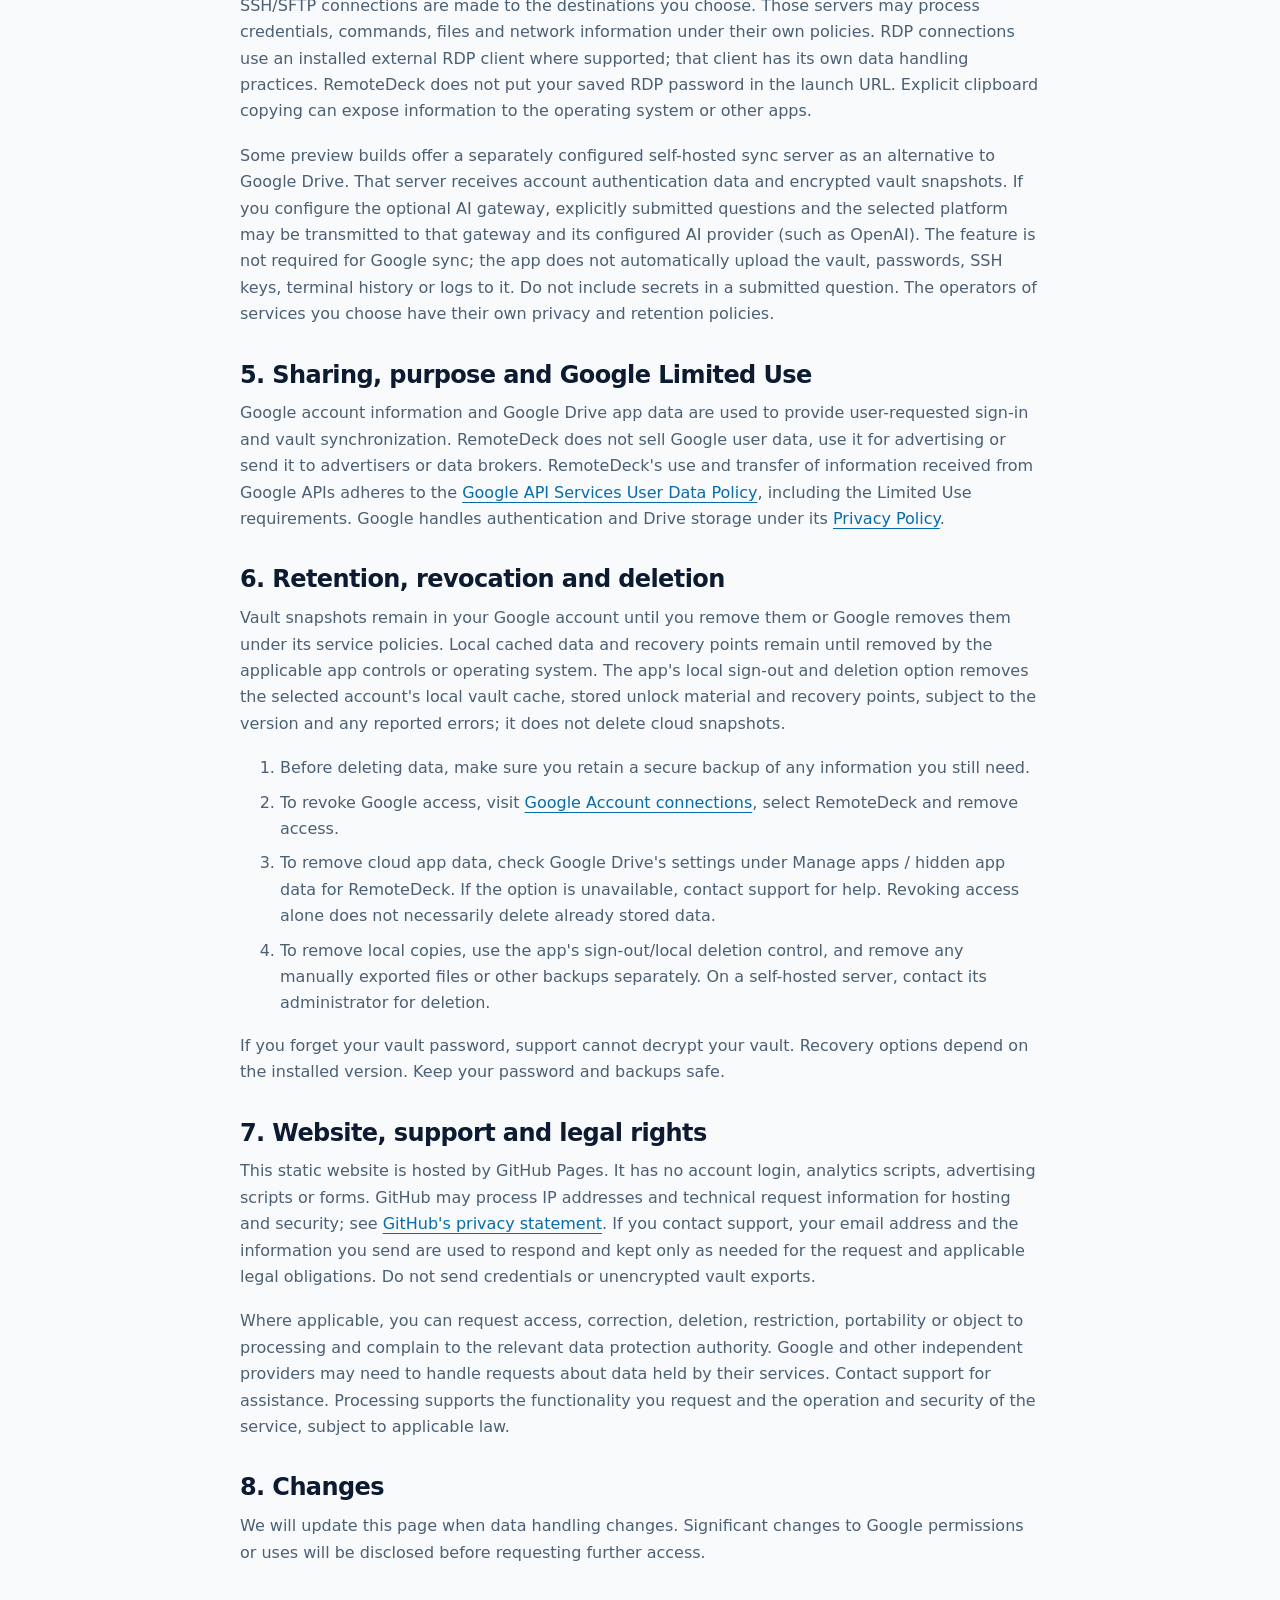
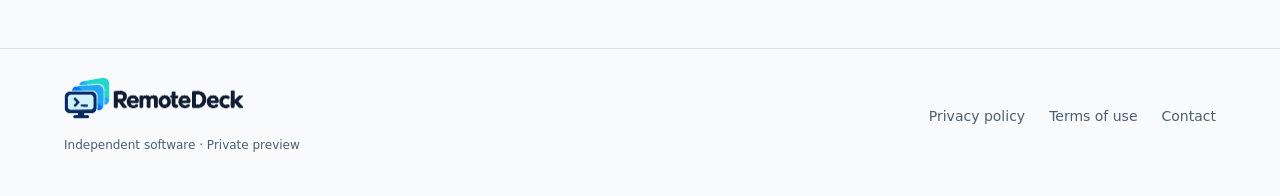
==== commit 1157fdff: "Apply approved RemoteDeck logo and blue-cyan identity across public website" ====
--- a/privacy.html
+++ b/privacy.html
@@ -1,11 +1,11 @@
 <!doctype html>
-<html lang="en"><head><meta charset="utf-8"><meta name="viewport" content="width=device-width,initial-scale=1"><meta name="description" content="How RemoteDeck uses Google account information, encrypted Drive storage and local connection data."><title>Privacy policy | RemoteDeck</title><link rel="icon" href="icon.svg" type="image/svg+xml"><link rel="stylesheet" href="style.css"></head>
-<body><a class="skip" href="#main">Skip to content</a><header class="header"><a class="brand" href="./" aria-label="RemoteDeck home"><span class="mark" aria-hidden="true">›_</span>RemoteDeck<span class="brand-dot">.</span></a><nav aria-label="Main navigation"><a href="./">Overview</a><a href="support.html">Support</a><a href="privacy.html" aria-current="page">Privacy</a><a href="terms.html">Terms</a></nav><span class="edition">ANDROID / WINDOWS</span></header><main id="main"><article class="document"><p class="eyebrow">Privacy &amp; data protection</p><h1>Privacy policy</h1><p>Last updated: 24 November 2026 · Applies to RemoteDeck preview builds and this website.</p>
-<nav class="toc" aria-label="On this page"><strong>On this page</strong><ol><li><a href="#section-1">Contact and scope</a></li><li><a href="#section-2">Google account data and permissions</a></li><li><a href="#section-3">Vault, local data and synchronization</a></li><li><a href="#section-4">Connections and optional services</a></li><li><a href="#section-5">Sharing, purpose and Google Limited Use</a></li><li><a href="#section-6">Retention, revocation and deletion</a></li><li><a href="#section-7">Website, support and legal rights</a></li><li><a href="#section-8">Changes</a></li></ol></nav><h2 id="section-1">1. Contact and scope</h2><p>RemoteDeck is an independent software project. For privacy questions, access requests, correction or deletion assistance, contact the project's support address: <a href="mailto:pvebackupguard@gmail.com">pvebackupguard@gmail.com</a>. This policy explains the app's data processing and the hosting of this informational website.</p>
+<html lang="en"><head><meta charset="utf-8"><meta name="viewport" content="width=device-width,initial-scale=1"><meta name="description" content="How RemoteDeck uses Google account information, encrypted Drive storage and local connection data."><title>Privacy policy | RemoteDeck</title><link rel="icon" href="remotedeck-icon.png" type="image/png"><meta name="theme-color" content="#0d2441"><link rel="stylesheet" href="style.css"></head>
+<body><a class="skip" href="#main">Skip to content</a><header class="header"><a class="brand" href="./" aria-label="RemoteDeck home"><img class="brand-wordmark" src="remotedeck-logo.png" width="360" height="85" alt="RemoteDeck"></a><nav aria-label="Main navigation"><a href="./">Overview</a><a href="support.html">Support</a><a href="privacy.html" aria-current="page">Privacy</a><a href="terms.html">Terms</a></nav><span class="edition">ANDROID / WINDOWS</span></header><main id="main"><article class="document"><p class="eyebrow">Privacy &amp; data protection</p><h1>Privacy policy</h1><p>Last updated: 27 November 2026 · Applies to RemoteDeck preview builds and this website.</p>
+<nav class="toc" aria-label="On this page"><strong>On this page</strong><ol><li><a href="#section-1">Contact and scope</a></li><li><a href="#section-2">Google account data and permissions</a></li><li><a href="#section-3">Vault, local data and synchronization</a></li><li><a href="#section-4">Connections and optional services</a></li><li><a href="#section-5">Sharing, purpose and Google Limited Use</a></li><li><a href="#section-6">Retention, revocation and deletion</a></li><li><a href="#section-7">Website, support and legal rights</a></li><li><a href="#section-8">Changes</a></li></ol></nav><h2 id="section-1">1. Contact and scope</h2><p>RemoteDeck is an independent software project. For privacy questions, access requests, correction or deletion assistance, contact the project's privacy contact: <a href="mailto:privacy@djsonic-labs.com">privacy@djsonic-labs.com</a>. This policy explains the app's data processing and the hosting of this informational website.</p>
 <h2 id="section-2">2. Google account data and permissions</h2><p>When you choose Google synchronization, Google authenticates your account and issues authorization tokens. RemoteDeck uses your account identifier and email address to identify the account and keep its local vault separate from other accounts. The app requests access to the Google Drive application data folder using <code>https://www.googleapis.com/auth/drive.appdata</code>. Depending on platform, Google sign-in also uses basic identity scopes such as <code>openid</code> and <code>email</code>.</p><p>RemoteDeck uses these permissions only to identify the selected account and read, create or update its own encrypted synchronization snapshots. It does not request general access to your normal Drive documents, Gmail, contacts or photos. Your Google password is entered in Google's own authentication interface, not in RemoteDeck.</p>
 <h2 id="section-3">3. Vault, local data and synchronization</h2><p>Connection profiles may contain hostnames, IP addresses, usernames, SSH and RDP passwords, private SSH keys and passphrases, fingerprints, notes, groups, favorites and snippets. Supported fields vary by app version. The app encrypts vault snapshots on the device using AES-256-GCM with a key derived locally from your separate vault password. The encrypted snapshot, salt and authentication metadata may be uploaded to your own Google Drive application data folder. The vault password and plaintext vault contents are not uploaded to Google Drive.</p><p>Encrypted local snapshots and recovery points, device identifiers, and authorization tokens may be retained on your device. If you enable trusted-device unlock, the derived encryption key is stored in protected platform credential storage. Local preferences and certain command history may be stored separately on the device and are not part of Google Drive vault synchronization. An unlocked or compromised device can expose decrypted data; encryption does not eliminate this risk.</p><p>RemoteDeck reads its own snapshots from your Drive and merges them on the device. No developer-operated central synchronization service is required in Google Drive mode. The developer does not receive routine copies of your Google vault through this mode.</p>
 <h2 id="section-4">4. Connections and optional services</h2><p>SSH/SFTP connections are made to the destinations you choose. Those servers may process credentials, commands, files and network information under their own policies. RDP connections use an installed external RDP client where supported; that client has its own data handling practices. RemoteDeck does not put your saved RDP password in the launch URL. Explicit clipboard copying can expose information to the operating system or other apps.</p><p>Some preview builds offer a separately configured self-hosted sync server as an alternative to Google Drive. That server receives account authentication data and encrypted vault snapshots. If you configure the optional AI gateway, explicitly submitted questions and the selected platform may be transmitted to that gateway and its configured AI provider (such as OpenAI). The feature is not required for Google sync; the app does not automatically upload the vault, passwords, SSH keys, terminal history or logs to it. Do not include secrets in a submitted question. The operators of services you choose have their own privacy and retention policies.</p>
 <h2 id="section-5">5. Sharing, purpose and Google Limited Use</h2><p>Google account information and Google Drive app data are used to provide user-requested sign-in and vault synchronization. RemoteDeck does not sell Google user data, use it for advertising or send it to advertisers or data brokers. RemoteDeck's use and transfer of information received from Google APIs adheres to the <a href="https://developers.google.com/terms/api-services-user-data-policy">Google API Services User Data Policy</a>, including the Limited Use requirements. Google handles authentication and Drive storage under its <a href="https://policies.google.com/privacy">Privacy Policy</a>.</p>
 <h2 id="section-6">6. Retention, revocation and deletion</h2><p>Vault snapshots remain in your Google account until you remove them or Google removes them under its service policies. Local cached data and recovery points remain until removed by the applicable app controls or operating system. The app's local sign-out and deletion option removes the selected account's local vault cache, stored unlock material and recovery points, subject to the version and any reported errors; it does not delete cloud snapshots.</p><ol><li>Before deleting data, make sure you retain a secure backup of any information you still need.</li><li>To revoke Google access, visit <a href="https://myaccount.google.com/connections">Google Account connections</a>, select RemoteDeck and remove access.</li><li>To remove cloud app data, check Google Drive's settings under Manage apps / hidden app data for RemoteDeck. If the option is unavailable, contact support for help. Revoking access alone does not necessarily delete already stored data.</li><li>To remove local copies, use the app's sign-out/local deletion control, and remove any manually exported files or other backups separately. On a self-hosted server, contact its administrator for deletion.</li></ol><p>If you forget your vault password, support cannot decrypt your vault. Recovery options depend on the installed version. Keep your password and backups safe.</p>
 <h2 id="section-7">7. Website, support and legal rights</h2><p>This static website is hosted by GitHub Pages. It has no account login, analytics scripts, advertising scripts or forms. GitHub may process IP addresses and technical request information for hosting and security; see <a href="https://docs.github.com/en/site-policy/privacy-policies/github-general-privacy-statement">GitHub's privacy statement</a>. If you contact support, your email address and the information you send are used to respond and kept only as needed for the request and applicable legal obligations. Do not send credentials or unencrypted vault exports.</p><p>Where applicable, you can request access, correction, deletion, restriction, portability or object to processing and complain to the relevant data protection authority. Google and other independent providers may need to handle requests about data held by their services. Contact support for assistance. Processing supports the functionality you request and the operation and security of the service, subject to applicable law.</p>
-<h2 id="section-8">8. Changes</h2><p>We will update this page when data handling changes. Significant changes to Google permissions or uses will be disclosed before requesting further access.</p></article></main><footer><div><a class="brand" href="./"><span class="mark" aria-hidden="true">›_</span>RemoteDeck<span class="brand-dot">.</span></a><p>Independent software · Private preview</p></div><nav aria-label="Legal navigation"><a href="privacy.html">Privacy policy</a><a href="terms.html">Terms of use</a><a href="support.html">Contact</a></nav></footer></body></html>+<h2 id="section-8">8. Changes</h2><p>We will update this page when data handling changes. Significant changes to Google permissions or uses will be disclosed before requesting further access.</p></article></main><footer><div><a class="brand" href="./"><img class="brand-wordmark" src="remotedeck-logo.png" width="360" height="85" alt="RemoteDeck"></a><p>Independent software · Private preview</p></div><nav aria-label="Legal navigation"><a href="privacy.html">Privacy policy</a><a href="terms.html">Terms of use</a><a href="support.html">Contact</a></nav></footer></body></html>
--- a/style.css
+++ b/style.css
@@ -1 +1,13 @@
-:root{color-scheme:light;--paper:#f5f4ed;--ink:#17201f;--muted:#4e5c57;--line:#c9cec4;--accent:#245d46;--dark:#17211e;--lime:#c5ed85;--mono:ui-monospace,SFMono-Regular,Consolas,"Liberation Mono",monospace;font:16px/1.65 system-ui,-apple-system,BlinkMacSystemFont,"Segoe UI",sans-serif}*{box-sizing:border-box}html{scroll-behavior:smooth}body{margin:0;color:var(--ink);background:var(--paper)}a{color:var(--accent);text-underline-offset:4px}a:focus-visible{outline:2px solid #34744f;outline-offset:5px}.header,main,footer{max-width:1280px;margin:auto;padding-inline:clamp(20px,5vw,68px)}.header{min-height:84px;display:flex;align-items:center;justify-content:space-between;gap:24px;border-bottom:1px solid var(--line)}.brand{display:inline-flex;align-items:center;gap:8px;font-size:23px;font-weight:780;letter-spacing:-.055em;color:var(--ink);text-decoration:none;white-space:nowrap}.mark{display:grid;place-items:center;width:34px;height:34px;background:var(--dark);color:var(--lime);font:700 20px/1 var(--mono);letter-spacing:-.12em}.brand-dot{color:var(--accent);margin-left:-8px}.header nav,footer nav{display:flex;flex-wrap:wrap;gap:12px 24px}.header nav a,footer nav a{font-size:14px;color:var(--muted);text-decoration:none}.header nav a[aria-current=page]{color:var(--ink);text-decoration:underline;text-underline-offset:7px}.header nav a:hover,footer nav a:hover{text-decoration:underline}.edition,.eyebrow,.index,.ui-label{font:600 11px/1.5 var(--mono);letter-spacing:.07em;color:var(--accent)}.edition{white-space:nowrap}.hero{padding:76px 0 54px;display:grid;grid-template-columns:1fr 1.08fr;align-items:center;gap:40px}.eyebrow{display:flex;align-items:center;gap:10px;margin:0 0 18px}.signal{width:7px;height:7px;display:inline-block;background:currentColor;border-radius:50%;flex:none}.rule{width:25px;border-top:1px solid currentColor}h1,h2,h3{line-height:1.12;letter-spacing:-.045em;margin:0 0 20px}h1{font-size:clamp(42px,5.25vw,76px);font-weight:770}h1 em{font-style:normal;color:var(--accent)}h2{font-size:clamp(30px,3.8vw,48px);font-weight:740}h3{font-size:23px;letter-spacing:-.025em;margin-bottom:8px}p{color:var(--muted);margin:0 0 18px}.lead{font-size:18px;max-width:46ch}.actions{display:flex;align-items:center;gap:20px;flex-wrap:wrap;margin-top:28px}.button{display:inline-flex;align-items:center;justify-content:space-between;gap:22px;background:var(--dark);color:#fff;padding:13px 19px;font-weight:650;font-size:14px;text-decoration:none;border:1px solid var(--dark)}.button:hover{background:#315447}.secondary{font-size:14px;font-weight:650}.workspace{margin:0;background:#1a2420;color:#e2e8de;border:1px solid #33433a;box-shadow:10px 12px 0 #d9ded3;min-width:0;font:11px/1.5 var(--mono)}.windowbar,.windowfoot{display:flex;justify-content:space-between;align-items:center;gap:10px;padding:10px 12px;border-bottom:1px solid #3b4940;color:#b9c9b9;font-size:10px}.window-dots{letter-spacing:1px;color:#85968a}.workspace-body{display:grid;grid-template-columns:34px 145px minmax(0,1fr);min-height:255px}.rail{background:#121c17;display:flex;align-items:center;flex-direction:column;gap:17px;padding:13px 0;font-size:16px;color:#8f9e92}.rail-active{color:var(--lime)}.hosts{border-right:1px solid #3b4940;padding:13px 8px;min-width:0}.ui-label{font-size:9px;color:#b3c2b2;margin:0 0 12px}.host{display:flex;align-items:center;gap:7px;padding:9px 5px;border-bottom:1px solid #34433a;overflow-wrap:anywhere;font-size:10px}.host.selected{background:#334c37;border-left:2px solid var(--lime)}.host small{display:block;color:#aab8a8;font-size:9px}.protocol{font-size:9px;color:var(--lime)}.console{background:#101a15;min-width:0}.tab{padding:9px 10px;border-bottom:1px solid #3b4940;display:flex;align-items:center;gap:7px;color:var(--lime)}.tab span:last-child{margin-left:auto}.console pre{margin:0;padding:15px 11px;white-space:pre-wrap;overflow-wrap:anywhere;font:10px/1.75 var(--mono);color:#e2e8de}.prompt,.cursor{color:var(--lime)}.windowfoot{border-top:1px solid #3b4940;border-bottom:0;color:var(--lime)}figcaption{padding:9px 12px;color:#d1dcd0;background:#27352c;font-size:9px}.spec-strip{display:grid;grid-template-columns:repeat(4,1fr);border-block:1px solid var(--line);margin:0 0 64px}.spec-strip span{padding:16px 10px;font:12px var(--mono);color:var(--accent);border-right:1px solid var(--line)}.spec-strip span:last-child{border:0}.spec-strip b{font:650 13px system-ui;color:var(--ink);margin-left:8px}.editorial{display:grid;grid-template-columns:.75fr 1.25fr;gap:60px;margin-bottom:65px}.section-intro p:last-child{max-width:27ch}.feature-list{border-top:1px solid var(--line)}.feature-list section{display:grid;grid-template-columns:35px 1fr 30px;gap:14px;padding:23px 0;border-bottom:1px solid var(--line)}.feature-list p{margin:0;max-width:60ch}.index{padding-top:5px}.feature-code{font:24px var(--mono);color:var(--accent);text-align:right}.security{background:var(--dark);color:#f5f4ed;padding:clamp(26px,5vw,60px);display:grid;grid-template-columns:1fr 1fr;gap:45px}.security p{color:#c3d2c3}.security .eyebrow,.security a{color:var(--lime)}.architecture{display:grid;gap:0}.architecture>div{border:1px solid #657363;padding:14px 18px}.architecture span,.architecture small{display:block;font:11px/1.5 var(--mono);color:#c3d2c3}.architecture strong{display:block;font-size:19px;margin:5px 0}.architecture .transfer{font:11px/1.5 var(--mono);text-align:center;margin:8px 0;color:var(--lime)}.preview{display:flex;align-items:center;justify-content:space-between;gap:35px;padding:64px 0}.preview p{max-width:65ch}.preview h2{font-size:clamp(26px,3vw,40px)}.preview .button{flex-shrink:0}footer{display:flex;align-items:center;justify-content:space-between;gap:25px;flex-wrap:wrap;padding-block:28px 40px;border-top:1px solid var(--line)}footer p{font-size:12px;margin:8px 0 0}.document{max-width:800px;margin:0 auto;padding:58px 0 64px}.document h1{font-size:clamp(38px,5vw,60px);padding-bottom:22px;border-bottom:1px solid var(--line)}.document h2{font-size:24px;letter-spacing:-.025em;margin:34px 0 12px;scroll-margin-top:20px}.document li{color:var(--muted);margin:8px 0}.document code{font:13px/1.6 var(--mono);color:var(--accent);overflow-wrap:anywhere;background:#e6eadf;padding:2px 4px}.notice{border-left:3px solid var(--accent);background:#e8ece2;padding:18px 22px;margin:20px 0}.notice p{margin:0}.toc{border-block:1px solid var(--line);margin:25px 0;padding:17px 0}.toc strong{font:600 11px var(--mono);text-transform:uppercase;letter-spacing:.08em}.toc ol{display:grid;grid-template-columns:1fr 1fr;gap:6px 25px;padding-left:22px;margin:10px 0}.toc li{font-size:14px;margin:0}.skip{position:absolute;left:-1000px}.skip:focus{left:16px;top:16px;padding:12px;background:var(--paper);z-index:10}@media(max-width:1000px){.edition{display:none}.hero{gap:26px}.workspace-body{grid-template-columns:28px 110px minmax(0,1fr)}}@media(max-width:760px){.header{align-items:flex-start;flex-direction:column;gap:14px;padding-block:19px}.hero,.editorial,.security{grid-template-columns:1fr;gap:26px}.hero{padding:40px 0 35px}.spec-strip{grid-template-columns:1fr 1fr;margin-bottom:40px}.spec-strip span{border-bottom:1px solid var(--line)}.spec-strip span:nth-child(2){border-right:0}.spec-strip span:nth-child(n+3){border-bottom:0}.editorial{margin-bottom:40px}.preview{align-items:flex-start;flex-direction:column;padding:38px 0}.document{padding:38px 0}.toc ol{grid-template-columns:1fr}.workspace{box-shadow:5px 6px 0 #d9ded3}}@media(max-width:370px){.workspace-body{grid-template-columns:0 91px minmax(0,1fr)}.rail{display:none}.host{gap:3px}.windowbar{font-size:8px}.windowfoot{font-size:8px}}@media(prefers-reduced-motion:reduce){html{scroll-behavior:auto}}+:root{color-scheme:light;--paper:#f5f4ed;--ink:#17201f;--muted:#4e5c57;--line:#c9cec4;--accent:#245d46;--dark:#17211e;--lime:#c5ed85;--mono:ui-monospace,SFMono-Regular,Consolas,"Liberation Mono",monospace;font:16px/1.65 system-ui,-apple-system,BlinkMacSystemFont,"Segoe UI",sans-serif}*{box-sizing:border-box}html{scroll-behavior:smooth}body{margin:0;color:var(--ink);background:var(--paper)}a{color:var(--accent);text-underline-offset:4px}a:focus-visible{outline:2px solid #34744f;outline-offset:5px}.header,main,footer{max-width:1280px;margin:auto;padding-inline:clamp(20px,5vw,68px)}.header{min-height:84px;display:flex;align-items:center;justify-content:space-between;gap:24px;border-bottom:1px solid var(--line)}.brand{display:inline-flex;align-items:center;gap:8px;font-size:23px;font-weight:780;letter-spacing:-.055em;color:var(--ink);text-decoration:none;white-space:nowrap}.mark{display:grid;place-items:center;width:34px;height:34px;background:var(--dark);color:var(--lime);font:700 20px/1 var(--mono);letter-spacing:-.12em}.brand-dot{color:var(--accent);margin-left:-8px}.header nav,footer nav{display:flex;flex-wrap:wrap;gap:12px 24px}.header nav a,footer nav a{font-size:14px;color:var(--muted);text-decoration:none}.header nav a[aria-current=page]{color:var(--ink);text-decoration:underline;text-underline-offset:7px}.header nav a:hover,footer nav a:hover{text-decoration:underline}.edition,.eyebrow,.index,.ui-label{font:600 11px/1.5 var(--mono);letter-spacing:.07em;color:var(--accent)}.edition{white-space:nowrap}.hero{padding:76px 0 54px;display:grid;grid-template-columns:1fr 1.08fr;align-items:center;gap:40px}.eyebrow{display:flex;align-items:center;gap:10px;margin:0 0 18px}.signal{width:7px;height:7px;display:inline-block;background:currentColor;border-radius:50%;flex:none}.rule{width:25px;border-top:1px solid currentColor}h1,h2,h3{line-height:1.12;letter-spacing:-.045em;margin:0 0 20px}h1{font-size:clamp(42px,5.25vw,76px);font-weight:770}h1 em{font-style:normal;color:var(--accent)}h2{font-size:clamp(30px,3.8vw,48px);font-weight:740}h3{font-size:23px;letter-spacing:-.025em;margin-bottom:8px}p{color:var(--muted);margin:0 0 18px}.lead{font-size:18px;max-width:46ch}.actions{display:flex;align-items:center;gap:20px;flex-wrap:wrap;margin-top:28px}.button{display:inline-flex;align-items:center;justify-content:space-between;gap:22px;background:var(--dark);color:#fff;padding:13px 19px;font-weight:650;font-size:14px;text-decoration:none;border:1px solid var(--dark)}.button:hover{background:#315447}.secondary{font-size:14px;font-weight:650}.workspace{margin:0;background:#1a2420;color:#e2e8de;border:1px solid #33433a;box-shadow:10px 12px 0 #d9ded3;min-width:0;font:11px/1.5 var(--mono)}.windowbar,.windowfoot{display:flex;justify-content:space-between;align-items:center;gap:10px;padding:10px 12px;border-bottom:1px solid #3b4940;color:#b9c9b9;font-size:10px}.window-dots{letter-spacing:1px;color:#85968a}.workspace-body{display:grid;grid-template-columns:34px 145px minmax(0,1fr);min-height:255px}.rail{background:#121c17;display:flex;align-items:center;flex-direction:column;gap:17px;padding:13px 0;font-size:16px;color:#8f9e92}.rail-active{color:var(--lime)}.hosts{border-right:1px solid #3b4940;padding:13px 8px;min-width:0}.ui-label{font-size:9px;color:#b3c2b2;margin:0 0 12px}.host{display:flex;align-items:center;gap:7px;padding:9px 5px;border-bottom:1px solid #34433a;overflow-wrap:anywhere;font-size:10px}.host.selected{background:#334c37;border-left:2px solid var(--lime)}.host small{display:block;color:#aab8a8;font-size:9px}.protocol{font-size:9px;color:var(--lime)}.console{background:#101a15;min-width:0}.tab{padding:9px 10px;border-bottom:1px solid #3b4940;display:flex;align-items:center;gap:7px;color:var(--lime)}.tab span:last-child{margin-left:auto}.console pre{margin:0;padding:15px 11px;white-space:pre-wrap;overflow-wrap:anywhere;font:10px/1.75 var(--mono);color:#e2e8de}.prompt,.cursor{color:var(--lime)}.windowfoot{border-top:1px solid #3b4940;border-bottom:0;color:var(--lime)}figcaption{padding:9px 12px;color:#d1dcd0;background:#27352c;font-size:9px}.spec-strip{display:grid;grid-template-columns:repeat(4,1fr);border-block:1px solid var(--line);margin:0 0 64px}.spec-strip span{padding:16px 10px;font:12px var(--mono);color:var(--accent);border-right:1px solid var(--line)}.spec-strip span:last-child{border:0}.spec-strip b{font:650 13px system-ui;color:var(--ink);margin-left:8px}.editorial{display:grid;grid-template-columns:.75fr 1.25fr;gap:60px;margin-bottom:65px}.section-intro p:last-child{max-width:27ch}.feature-list{border-top:1px solid var(--line)}.feature-list section{display:grid;grid-template-columns:35px 1fr 30px;gap:14px;padding:23px 0;border-bottom:1px solid var(--line)}.feature-list p{margin:0;max-width:60ch}.index{padding-top:5px}.feature-code{font:24px var(--mono);color:var(--accent);text-align:right}.security{background:var(--dark);color:#f5f4ed;padding:clamp(26px,5vw,60px);display:grid;grid-template-columns:1fr 1fr;gap:45px}.security p{color:#c3d2c3}.security .eyebrow,.security a{color:var(--lime)}.architecture{display:grid;gap:0}.architecture>div{border:1px solid #657363;padding:14px 18px}.architecture span,.architecture small{display:block;font:11px/1.5 var(--mono);color:#c3d2c3}.architecture strong{display:block;font-size:19px;margin:5px 0}.architecture .transfer{font:11px/1.5 var(--mono);text-align:center;margin:8px 0;color:var(--lime)}.preview{display:flex;align-items:center;justify-content:space-between;gap:35px;padding:64px 0}.preview p{max-width:65ch}.preview h2{font-size:clamp(26px,3vw,40px)}.preview .button{flex-shrink:0}footer{display:flex;align-items:center;justify-content:space-between;gap:25px;flex-wrap:wrap;padding-block:28px 40px;border-top:1px solid var(--line)}footer p{font-size:12px;margin:8px 0 0}.document{max-width:800px;margin:0 auto;padding:58px 0 64px}.document h1{font-size:clamp(38px,5vw,60px);padding-bottom:22px;border-bottom:1px solid var(--line)}.document h2{font-size:24px;letter-spacing:-.025em;margin:34px 0 12px;scroll-margin-top:20px}.document li{color:var(--muted);margin:8px 0}.document code{font:13px/1.6 var(--mono);color:var(--accent);overflow-wrap:anywhere;background:#e6eadf;padding:2px 4px}.notice{border-left:3px solid var(--accent);background:#e8ece2;padding:18px 22px;margin:20px 0}.notice p{margin:0}.toc{border-block:1px solid var(--line);margin:25px 0;padding:17px 0}.toc strong{font:600 11px var(--mono);text-transform:uppercase;letter-spacing:.08em}.toc ol{display:grid;grid-template-columns:1fr 1fr;gap:6px 25px;padding-left:22px;margin:10px 0}.toc li{font-size:14px;margin:0}.skip{position:absolute;left:-1000px}.skip:focus{left:16px;top:16px;padding:12px;background:var(--paper);z-index:10}@media(max-width:1000px){.edition{display:none}.hero{gap:26px}.workspace-body{grid-template-columns:28px 110px minmax(0,1fr)}}@media(max-width:760px){.header{align-items:flex-start;flex-direction:column;gap:14px;padding-block:19px}.hero,.editorial,.security{grid-template-columns:1fr;gap:26px}.hero{padding:40px 0 35px}.spec-strip{grid-template-columns:1fr 1fr;margin-bottom:40px}.spec-strip span{border-bottom:1px solid var(--line)}.spec-strip span:nth-child(2){border-right:0}.spec-strip span:nth-child(n+3){border-bottom:0}.editorial{margin-bottom:40px}.preview{align-items:flex-start;flex-direction:column;padding:38px 0}.document{padding:38px 0}.toc ol{grid-template-columns:1fr}.workspace{box-shadow:5px 6px 0 #d9ded3}}@media(max-width:370px){.workspace-body{grid-template-columns:0 91px minmax(0,1fr)}.rail{display:none}.host{gap:3px}.windowbar{font-size:8px}.windowfoot{font-size:8px}}@media(prefers-reduced-motion:reduce){html{scroll-behavior:auto}}
+/* RemoteDeck vault and terminal palette, based on the Flutter application. */
+:root{--accent:#087e86;--paper:#f6f7f8;--ink:#172334;--muted:#4e5e70;--line:#cbd5dc;--dark:#151a2e;--lime:#5be3ca}
+.workspace{--terminal-bg:#0d1121;--terminal-fg:#d8e0ef;--terminal-accent:#5be3ca;--terminal-cursor:#71e0c1;--terminal-line:#2a354e;background:#fafbfc;color:#172334;border:1px solid #c9d5df;border-radius:12px;box-shadow:8px 10px 0 #e1e6eb;overflow:hidden}
+.workspace[data-palette="night-owl"]{--terminal-bg:#011627;--terminal-fg:#d6deeb;--terminal-accent:#7fdbca;--terminal-cursor:#80a4c2;--terminal-line:#234456}
+.workspace[data-palette="dracula"]{--terminal-bg:#282a36;--terminal-fg:#f8f8f2;--terminal-accent:#bd93f9;--terminal-cursor:#f8f8f2;--terminal-line:#44475a}
+.workspace[data-palette="nord"]{--terminal-bg:#2e3440;--terminal-fg:#d8dee9;--terminal-accent:#88c0d0;--terminal-cursor:#88c0d0;--terminal-line:#4c566a}
+.windowbar{background:#fff;border-color:#dbe3eb;color:#455669;padding:11px 12px}.demo-brand{display:flex;align-items:center;gap:6px;color:#172334;font:800 14px system-ui}.demo-brand .mark{width:24px;height:24px;border-radius:7px;background:#087e86;color:white;font-size:15px}.demo-mode{font-size:9px;color:#536778}.window-dots{color:#66798c}.workspace-body{grid-template-columns:52px 135px minmax(0,1fr);min-height:294px}.rail{background:#edf1f5;color:#536778;border-right:1px solid #dbe3eb;gap:15px;padding:12px 3px}.rail>span{display:flex;flex-direction:column;align-items:center;width:100%;font-size:17px}.rail small{font:9px/1.5 system-ui}.rail-active{background:#daf2ef;color:#217d7d;border-radius:12px}.hosts{background:#fafbfc;border-color:#dbe3eb;padding:13px 8px}.ui-label{display:flex;justify-content:space-between;color:#536778}.host{border-color:#e0e6ec;color:#172334;font-family:system-ui;font-weight:650;gap:7px}.host.selected{background:#daf2ef;border-left:2px solid #087e86;border-radius:5px}.host small{color:#536778;font-weight:400}.protocol{color:#087e86;font:700 13px var(--mono)}.host-note{margin-top:20px;font-size:8px;color:#66798c}.console{background:var(--terminal-bg)}.tab{color:var(--terminal-accent);border-color:var(--terminal-line)}.console pre{height:250px;overflow:auto;scrollbar-width:thin;color:var(--terminal-fg);font:11px/1.65 var(--mono);padding:13px 10px;overflow-wrap:anywhere;white-space:pre-wrap}.prompt{color:var(--terminal-accent)}.cursor{color:var(--terminal-cursor)}.windowfoot{background:#fff;color:#217d7d;border-color:#dbe3eb}.windowfoot .signal{margin-right:5px}.demo-controls{display:flex;align-items:center;justify-content:space-between;gap:8px;flex-wrap:wrap;border-top:1px solid #dbe3eb;padding:9px 12px;background:#f4f6f8;color:#455669}.demo-controls[hidden]{display:none}.palette-control,.demo-buttons{display:flex;align-items:center;gap:7px;flex-wrap:wrap}.demo-controls button,.demo-controls select{font:600 11px system-ui;background:white;border:1px solid #c2ced8;color:#25394c;padding:6px 8px;border-radius:5px;cursor:pointer}.demo-controls button:hover{background:#daf2ef}.demo-controls button:focus-visible,.demo-controls select:focus-visible{outline:2px solid #087e86;outline-offset:2px}.workspace figcaption{background:#e8eef3;color:#46586a;font-size:10px}.workspace[data-playing="true"] .cursor{animation:deck-blink 1s steps(1,end) infinite}.workspace[data-playing="true"] .tab .signal{animation:deck-pulse 2.4s ease-in-out infinite}@keyframes deck-blink{50%{opacity:0}}@keyframes deck-pulse{50%{opacity:.45}}@media(min-width:1000px){.hero{grid-template-columns:.84fr 1.16fr}.workspace-body{grid-template-columns:57px 145px minmax(0,1fr)}}@media(max-width:1000px){.workspace-body{grid-template-columns:42px 110px minmax(0,1fr)}}@media(max-width:480px){.workspace-body{grid-template-columns:0 105px minmax(0,1fr)}.rail{display:none}.demo-mode{display:none}.console pre{font-size:10px}.workspace{box-shadow:4px 5px 0 #e1e6eb}.demo-controls{gap:10px}}@media(prefers-reduced-motion:reduce){.workspace *{animation:none!important;transition:none!important}}
+
+
+/* Official RemoteDeck identity, selected 27 November 2026. */
+:root{--accent:#086caa;--paper:#f8fafc;--ink:#0c1b31;--muted:#4b6074;--line:#d5e0e9;--dark:#0d2441;--lime:#65e8d8}
+.header{min-height:88px}.brand{gap:0;line-height:1}.brand-wordmark{display:block;width:180px;height:auto;max-width:100%}.demo-brand .brand-symbol{width:26px;height:26px;object-fit:contain;flex:none}.hero{padding-top:72px;gap:46px}.hero h1{letter-spacing:-.06em;line-height:1.04}.hero-copy .lead{max-width:43ch}.hero .eyebrow{letter-spacing:.085em}.button{background:#0d315b;border-color:#0d315b;border-radius:8px}.button:hover{background:#114b7f}.workspace{border-color:#b9cfdf;box-shadow:0 12px 30px #102f4c12,6px 6px 0 #e1ebf3;border-radius:14px}.host.selected,.rail-active{background:#dceff9;color:#09577d}.host.selected{border-left-color:#087bc1}.protocol{color:#0874af}.windowfoot{color:#08726d}.demo-controls button:hover{background:#e2f4fb}.security{border-radius:14px;background:#0d2441}.security p{color:#cbdded}.architecture>div{border-color:#3a5774;border-radius:8px}.architecture span,.architecture small{color:#bbd1e5}.notice{background:#e7f2fa}.document code{background:#e7eff8}.spec-strip{border-color:var(--line)}.feature-code{color:#0874af}.preview{border-bottom:0}.skip:focus{color:var(--ink)}@media(max-width:1000px){.hero{gap:26px}}@media(max-width:760px){.header{min-height:0}.brand-wordmark{width:170px}.hero{padding-top:36px}.workspace{box-shadow:0 8px 18px #102f4c14,4px 4px 0 #e1ebf3}.security{border-radius:10px}}@media(prefers-reduced-motion:reduce){*{scroll-behavior:auto!important}}
